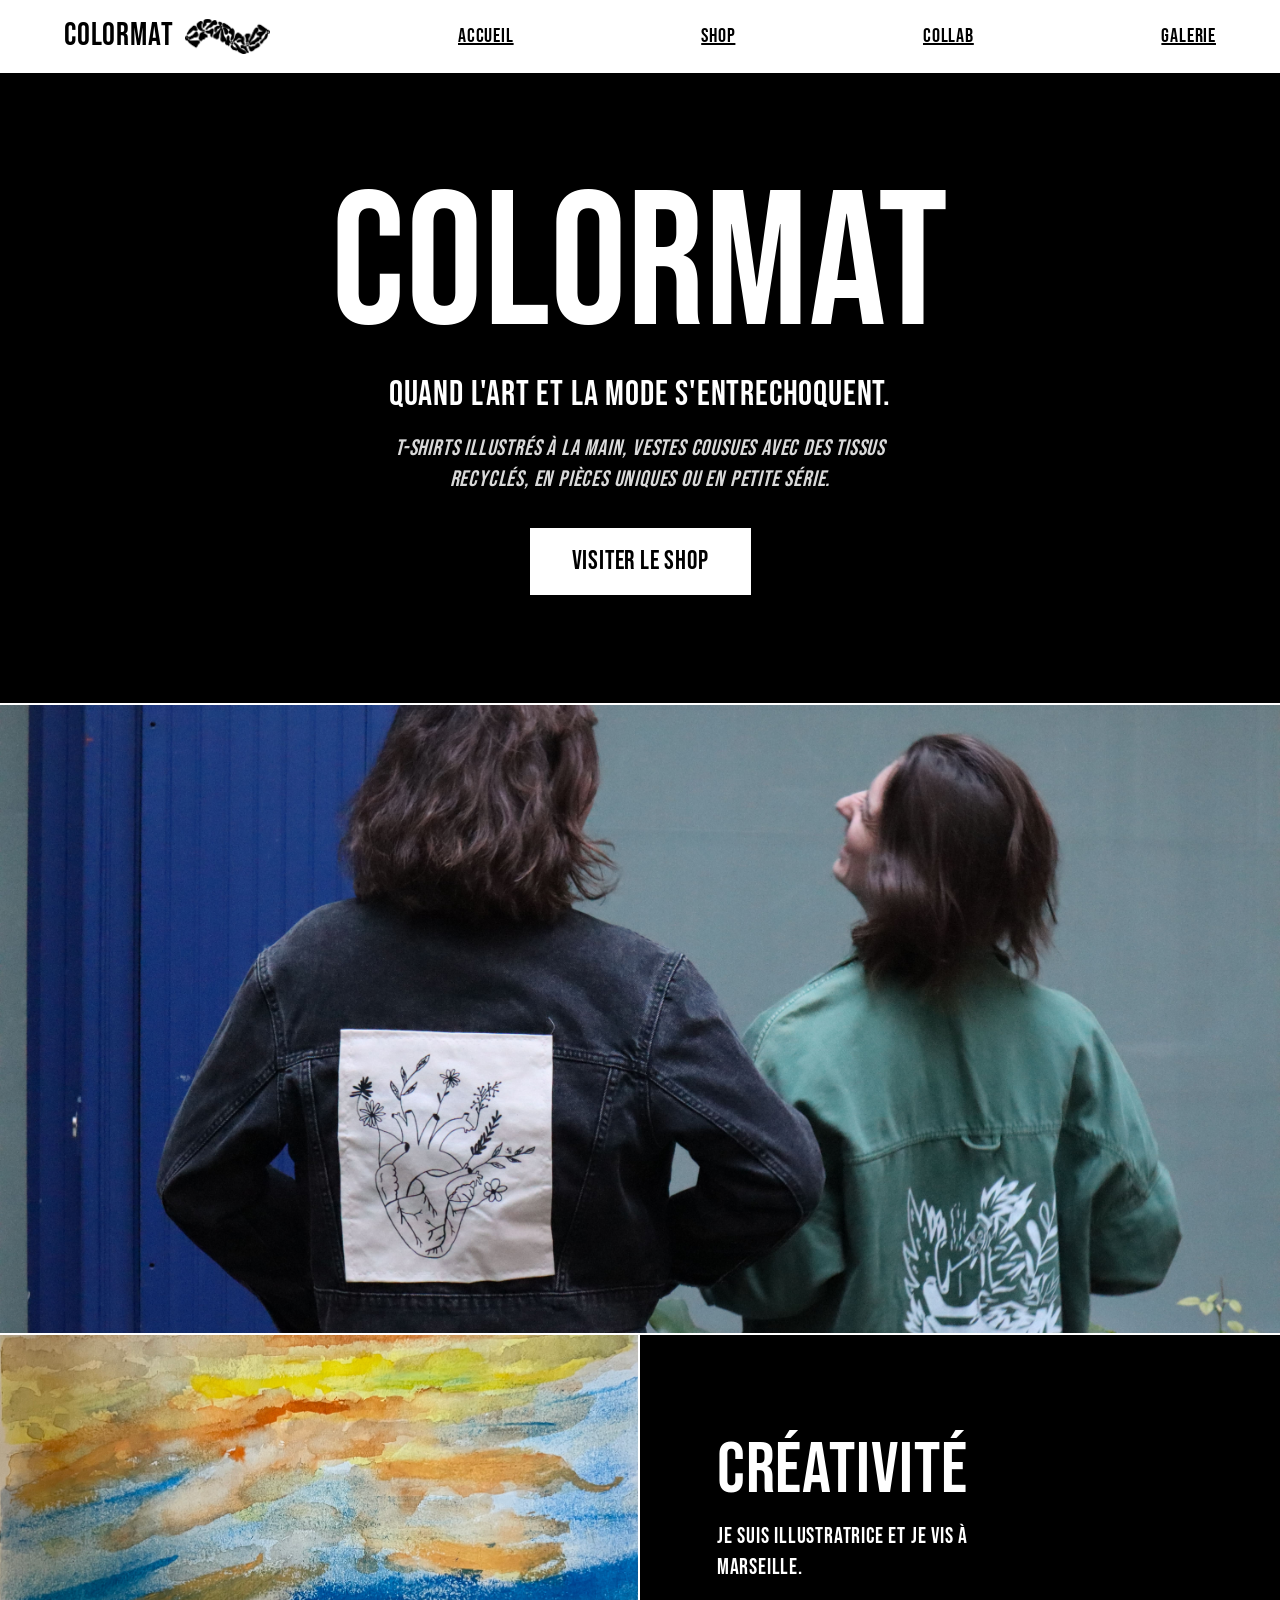
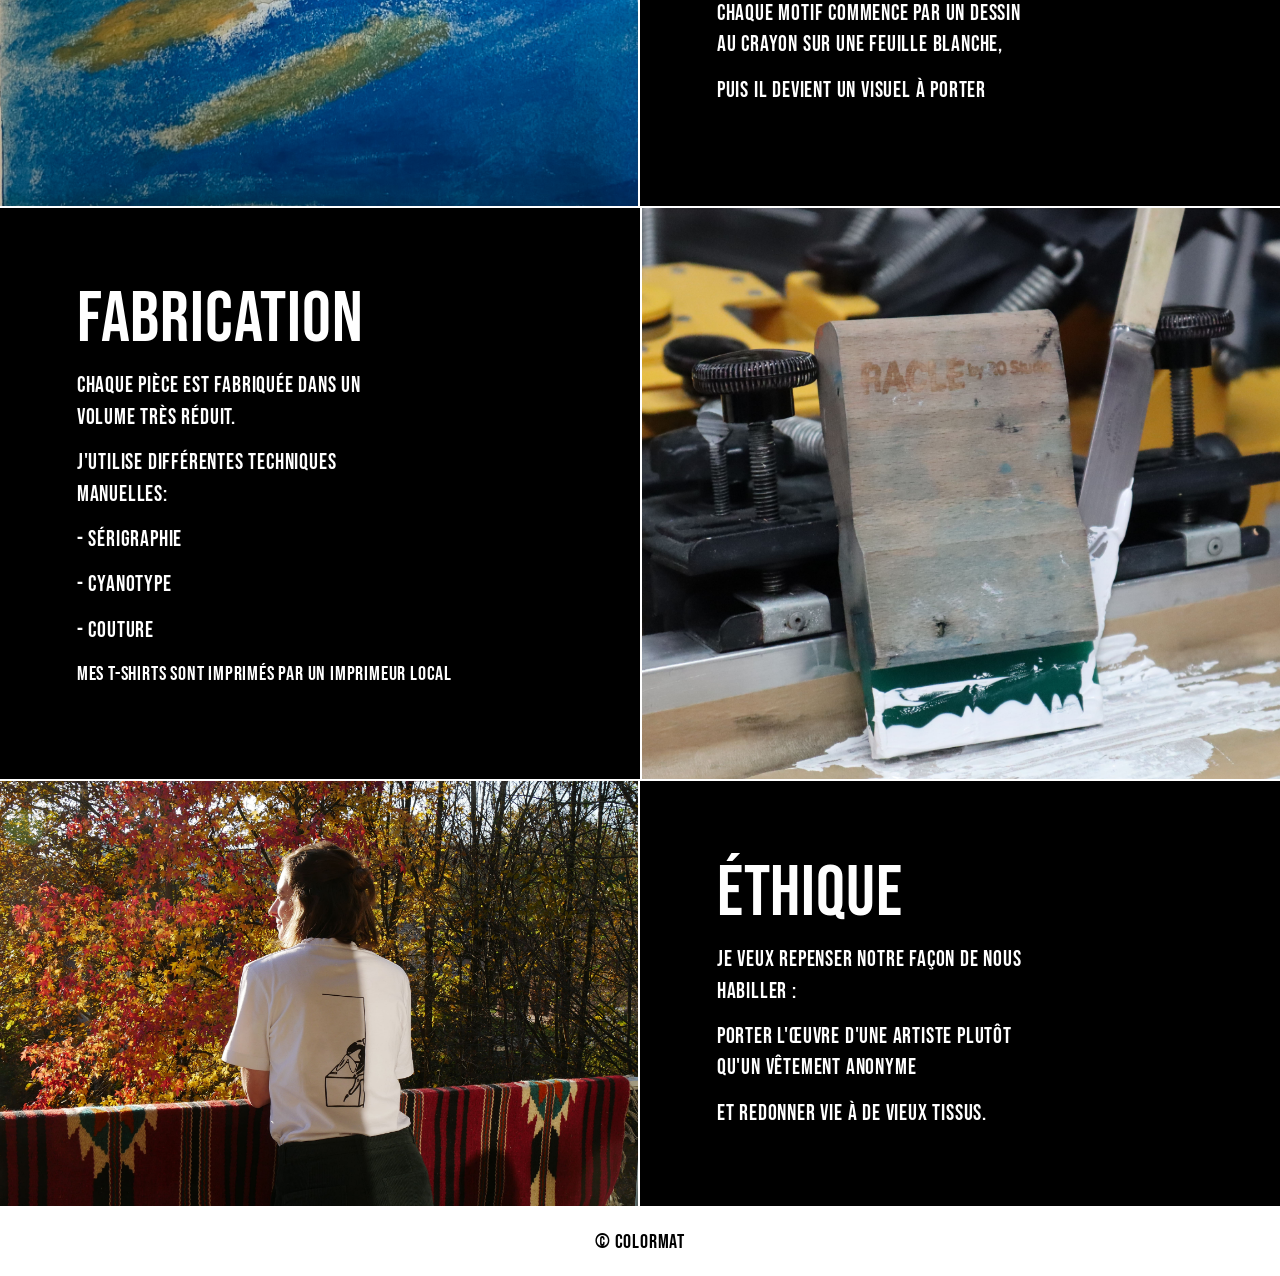
==== index.html @ 7ef4d232 "Update index.html" ====
<!DOCTYPE html>
<html lang="fr"><head><meta charset="utf-8"><meta name="viewport" content="width=device-width,initial-scale=1">
<title>Accueil – COLORMAT</title>
<link rel="preconnect" href="https://fonts.googleapis.com"><link href="https://fonts.googleapis.com/css2?family=Bebas+Neue&display=swap" rel="stylesheet">
<link rel="stylesheet" href="style.css"></head><body>
<header><a class="logo" href="index.html">COLORMAT <img src="images/logo.png" alt="Logo COLORMAT"></a>
<a href="index.html" class="actif">Accueil</a><a href="shop.html">Shop</a><a href="collab.html">Collab</a><a href="galerie.html">Galerie</a></nav></header>
<section class="hero">
<h1>COLORMAT</h1>
<p>Quand l'art et la mode s'entrechoquent.</p>
<p class="sous-titre">T-shirts illustrés à la main, vestes cousues avec des tissus recyclés, en pièces uniques ou en petite série.</p>
<a class="btn btn-hero" href="shop.html">Visiter le shop</a>
</section>
<section class="photo-large"><img src="images/accueil.jpg" alt="COLORMAT"></section>
<section class="bloc"><div class="photo"><img src="images/creativite.jpg" alt="CRÉATIVITÉ"></div><div class="texte"><h2>CRÉATIVITÉ</h2><p>Je suis illustratrice et je vis à Marseille.</p><p>Chaque motif commence par un dessin au crayon sur une feuille blanche,</p><p>puis il devient un visuel à porter</p></div></section>
<section class="bloc"><div class="photo"><img src="images/fabrication.jpg" alt="FABRICATION"></div><div class="texte"><h2>FABRICATION</h2><p>Chaque pièce est fabriquée dans un volume très réduit.</p><p>J'utilise différentes techniques manuelles:</p><p>- Sérigraphie</</p><p>- Cyanotype</p><p>- Couture</p>Mes t-shirts sont imprimés par un imprimeur local</p></div></section>
<section class="bloc"><div class="photo"><img src="images/ethique.jpg" alt="ÉTHIQUE"></div><div class="texte"><h2>ÉTHIQUE</h2><p>Je veux repenser notre façon de nous habiller :</p><p>Porter l'œuvre d'une artiste plutôt qu'un vêtement anonyme</p><p>et redonner vie à de vieux tissus.</p></div></section>
<footer>© COLORMAT</footer>
</body></html>
---- style.css ----
:root{--noir:#000;--blanc:#fff}
*{box-sizing:border-box;margin:0;padding:0}
body{background:var(--noir);color:var(--blanc);font-family:'Bebas Neue',sans-serif;font-size:1.25rem;letter-spacing:.04em;line-height:1.4}
a{color:inherit}
header{background:var(--blanc);color:var(--noir);display:flex;justify-content:space-between;align-items:center;flex-wrap:wrap;gap:12px;padding:14px 5vw;position:sticky;top:0;z-index:10}
header .logo{font-size:2rem;text-decoration:none;display:flex;align-items:center;gap:12px}
header .logo img{height:35px;width:auto}
nav{display:flex;gap:28px;flex-wrap:wrap}
nav a{text-decoration:none;font-size:1.4rem;border-bottom:3px solid transparent}
nav a:hover,nav a.actif{border-bottom-color:var(--noir)}
.hero{text-align:center;padding:12vh 5vw;border-bottom:2px solid var(--blanc)}
.hero h1{font-size:clamp(4rem,16vw,12rem);line-height:.9;font-weight:400}
.hero p{font-size:clamp(1.4rem,3vw,2.2rem);margin-top:16px}
.photo-large{border-bottom:2px solid var(--blanc);height:70vh;background:#222}
.photo-large img{width:100%;height:100%;object-fit:cover;object-position:center bottom;display:block}
.bloc{display:grid;grid-template-columns:1fr 1fr;border-bottom:2px solid var(--blanc)}
.bloc:nth-of-type(even) .photo{order:2}
.photo{background:#222;min-height:360px;border-right:2px solid var(--blanc)}
.bloc:nth-of-type(even) .photo{border-right:0;border-left:2px solid var(--blanc)}
.photo img{width:100%;height:100%;object-fit:cover;display:block}
.texte{padding:6vw;display:flex;flex-direction:column;justify-content:center;gap:14px}
.texte h2{font-size:clamp(2.5rem,6vw,4.5rem);font-weight:400;line-height:1}
.texte p{max-width:34ch;font-size:1.4rem}
.titre-page{padding:8vh 5vw;border-bottom:2px solid var(--blanc);font-size:clamp(3rem,9vw,7rem);line-height:1;font-weight:400}
.grille{display:grid;grid-template-columns:repeat(3,1fr);border-left:2px solid var(--blanc)}
.produit{border-right:2px solid var(--blanc);border-bottom:2px solid var(--blanc);display:flex;flex-direction:column}
.produit .photo{min-height:0;aspect-ratio:4/5;border:0;border-bottom:2px solid var(--blanc)}
.produit .infos{padding:18px;display:flex;flex-direction:column;gap:8px;flex:1}
.produit h3{font-size:1.8rem;font-weight:400}
.produit p{font-size:1.1rem;opacity:.85}
.prix{font-size:1.6rem}
.btn{margin-top:auto;display:block;text-align:center;background:var(--blanc);color:var(--noir);padding:10px;text-decoration:none;font-size:1.4rem;border:2px solid var(--blanc)}
.btn:hover{background:var(--noir);color:var(--blanc)}
.collab{padding:8vh 5vw;max-width:900px;display:flex;flex-direction:column;gap:20px}
.collab p{font-size:1.5rem;max-width:40ch}
.galerie{display:grid;grid-template-columns:repeat(3,1fr);border-left:2px solid var(--blanc)}
.galerie figure{border-right:2px solid var(--blanc);border-bottom:2px solid var(--blanc);background:#222;aspect-ratio:4/5}
.galerie img{width:100%;height:100%;object-fit:cover;display:block}
footer{background:var(--blanc);color:var(--noir);text-align:center;padding:20px}
@media(max-width:700px){.bloc{grid-template-columns:1fr}.bloc:nth-of-type(even) .photo{order:0}.photo,.bloc:nth-of-type(even) .photo{border:0;border-bottom:2px solid var(--blanc)}}
@media(max-width:900px){.galerie{grid-template-columns:repeat(2,1fr)}}
@media(max-width:500px){.galerie{grid-template-columns:1fr}}
@media(max-width:900px){.grille{grid-template-columns:repeat(2,1fr)}}
@media(max-width:500px){.grille{grid-template-columns:1fr}}
.hero .sous-titre{font-size:clamp(1rem,1.8vw,1.4rem);font-style:italic;margin:14px auto 0;max-width:60ch;opacity:.85}
.btn-hero{display:inline-block;margin-top:32px;padding:14px 40px;font-size:1.6rem}
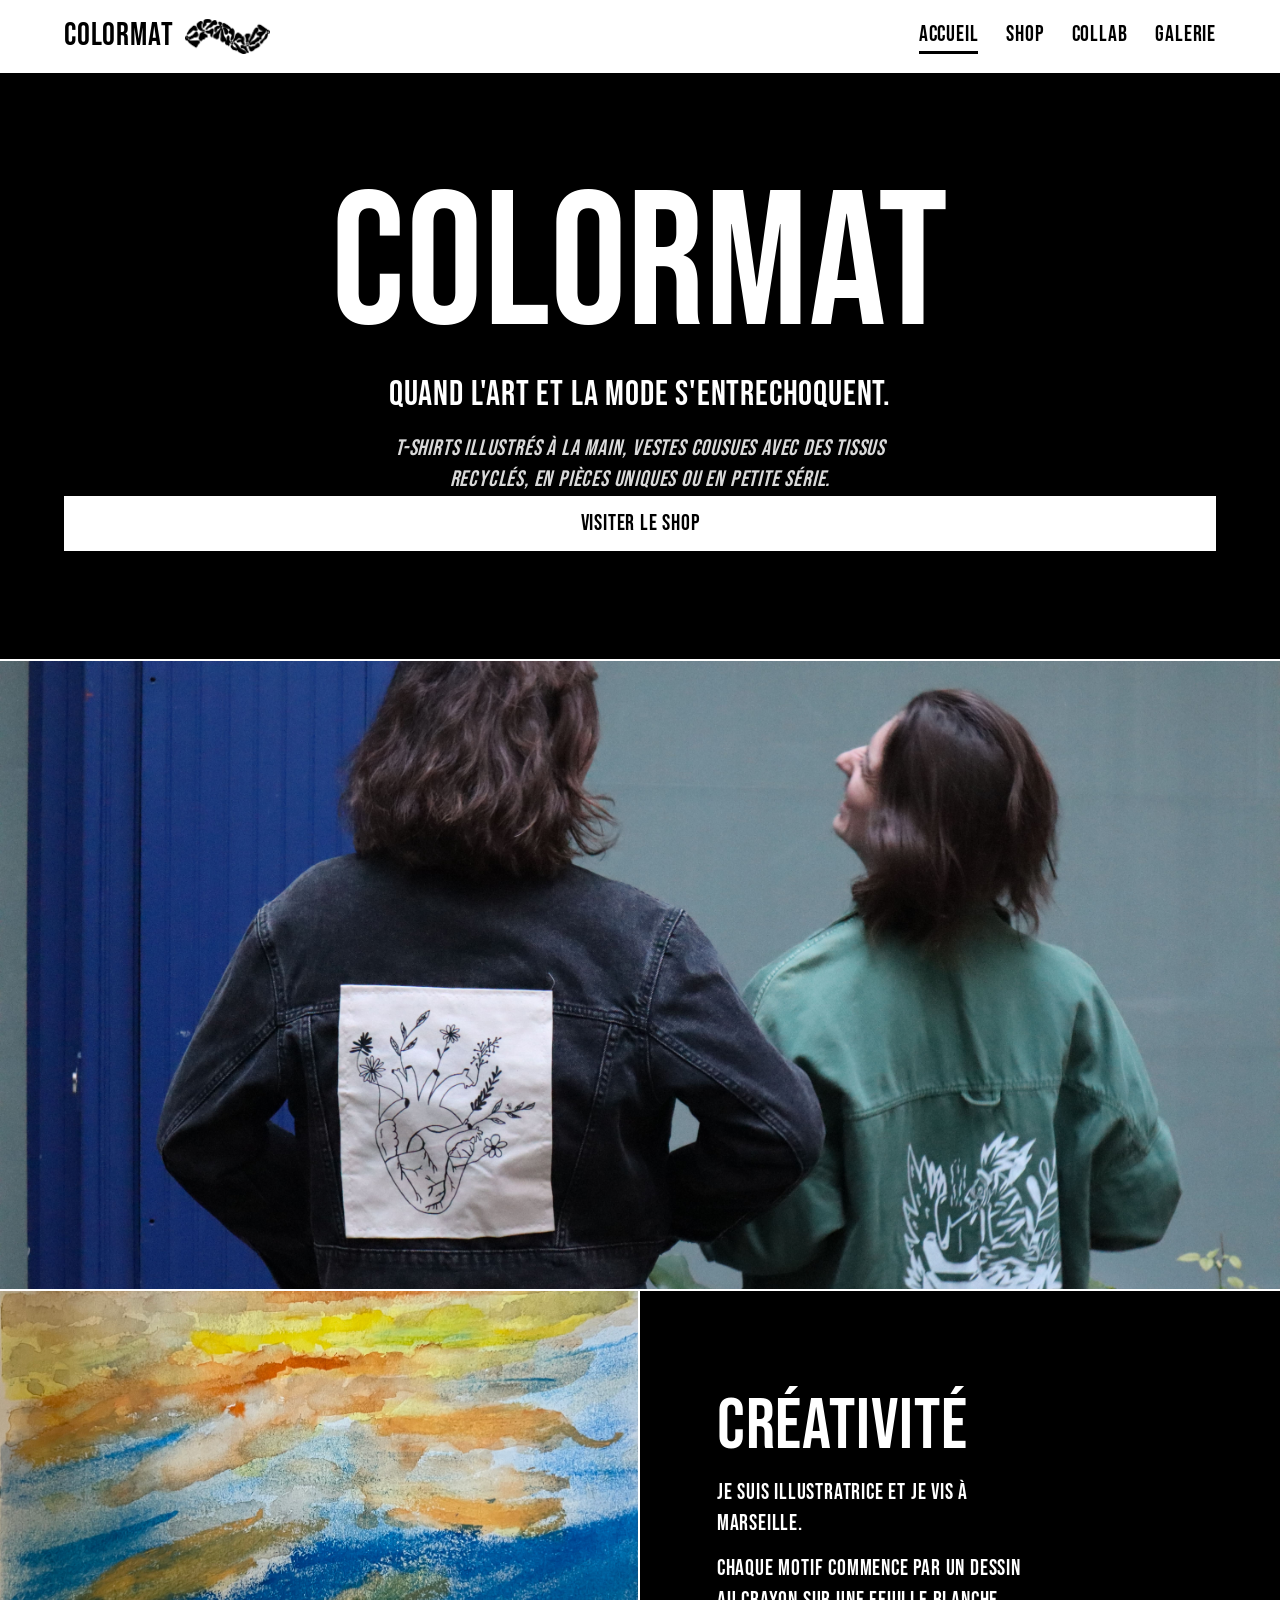
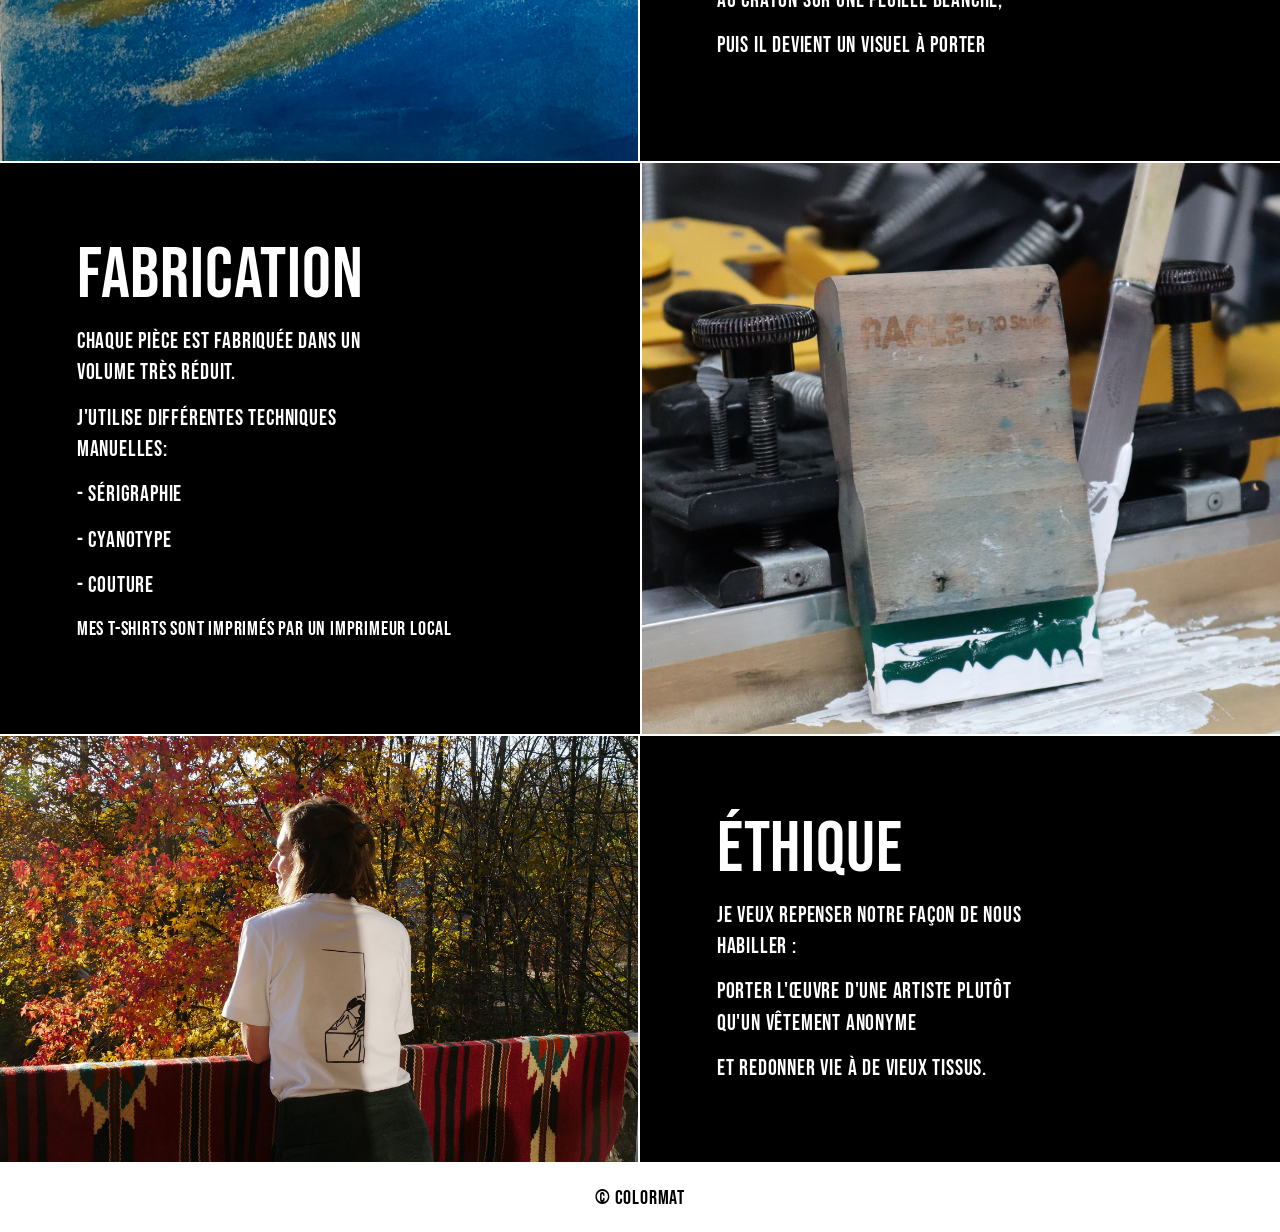
==== commit f1a776e6: "Update index.html" ====
--- a/index.html
+++ b/index.html
@@ -3,7 +3,7 @@
 <title>Accueil – COLORMAT</title>
 <link rel="preconnect" href="https://fonts.googleapis.com"><link href="https://fonts.googleapis.com/css2?family=Bebas+Neue&display=swap" rel="stylesheet">
 <link rel="stylesheet" href="style.css"></head><body>
-<header><a class="logo" href="index.html">COLORMAT <img src="images/logo.png" alt="Logo COLORMAT"></a>
+<header><a class="logo" href="index.html">COLORMAT <img src="images/logo.png" alt="Logo COLORMAT"></a><nav>
 <a href="index.html" class="actif">Accueil</a><a href="shop.html">Shop</a><a href="collab.html">Collab</a><a href="galerie.html">Galerie</a></nav></header>
 <section class="hero">
 <h1>COLORMAT</h1>
--- a/style.css
+++ b/style.css
@@ -1,16 +1,25 @@
+/* ===== BASE ===== */
 :root{--noir:#000;--blanc:#fff}
 *{box-sizing:border-box;margin:0;padding:0}
+html{scroll-behavior:smooth;scroll-padding-top:90px}
 body{background:var(--noir);color:var(--blanc);font-family:'Bebas Neue',sans-serif;font-size:1.25rem;letter-spacing:.04em;line-height:1.4}
 a{color:inherit}
+
+/* ===== BANDEAU ===== */
 header{background:var(--blanc);color:var(--noir);display:flex;justify-content:space-between;align-items:center;flex-wrap:wrap;gap:12px;padding:14px 5vw;position:sticky;top:0;z-index:10}
 header .logo{font-size:2rem;text-decoration:none;display:flex;align-items:center;gap:12px}
 header .logo img{height:35px;width:auto}
 nav{display:flex;gap:28px;flex-wrap:wrap}
 nav a{text-decoration:none;font-size:1.4rem;border-bottom:3px solid transparent}
 nav a:hover,nav a.actif{border-bottom-color:var(--noir)}
+footer{background:var(--blanc);color:var(--noir);text-align:center;padding:20px}
+
+/* ===== ACCUEIL ===== */
 .hero{text-align:center;padding:12vh 5vw;border-bottom:2px solid var(--blanc)}
 .hero h1{font-size:clamp(4rem,16vw,12rem);line-height:.9;font-weight:400}
 .hero p{font-size:clamp(1.4rem,3vw,2.2rem);margin-top:16px}
+.hero .sous-titre{font-size:clamp(1rem,1.8vw,1.4rem);font-style:italic;margin:14px auto 0;max-width:60ch;opacity:.85}
+.btn-hero{display:inline-block;margin-top:32px;padding:14px 40px;font-size:1.6rem}
 .photo-large{border-bottom:2px solid var(--blanc);height:70vh;background:#222}
 .photo-large img{width:100%;height:100%;object-fit:cover;object-position:center bottom;display:block}
 .bloc{display:grid;grid-template-columns:1fr 1fr;border-bottom:2px solid var(--blanc)}
@@ -21,7 +30,25 @@
 .texte{padding:6vw;display:flex;flex-direction:column;justify-content:center;gap:14px}
 .texte h2{font-size:clamp(2.5rem,6vw,4.5rem);font-weight:400;line-height:1}
 .texte p{max-width:34ch;font-size:1.4rem}
+
+/* ===== TITRES DE PAGES ET DE SECTIONS ===== */
 .titre-page{padding:8vh 5vw;border-bottom:2px solid var(--blanc);font-size:clamp(3rem,9vw,7rem);line-height:1;font-weight:400}
+.titre-section{padding:5vh 5vw;border-bottom:2px solid var(--blanc);font-size:clamp(2.5rem,6vw,4.5rem);font-weight:400;line-height:1}
+
+/* ===== BOUTONS ===== */
+.btn{margin-top:auto;display:block;text-align:center;background:var(--blanc);color:var(--noir);padding:10px;text-decoration:none;font-size:1.4rem;border:2px solid var(--blanc)}
+.btn:hover{background:var(--noir);color:var(--blanc)}
+.btn.epuise{opacity:.4;cursor:not-allowed}
+.filtres{display:flex;gap:16px;flex-wrap:wrap;padding:24px 5vw;border-bottom:2px solid var(--blanc)}
+.filtres .btn{margin-top:0;display:inline-block;padding:10px 40px}
+
+/* ===== SHOP ===== */
+.barre-filtres{display:flex;flex-wrap:wrap;align-items:center;gap:14px 40px;padding:20px 5vw;border-bottom:2px solid var(--blanc)}
+.groupe{display:flex;flex-wrap:wrap;gap:8px}
+.filtre{background:var(--noir);color:var(--blanc);border:2px solid var(--blanc);font-family:inherit;font-size:1.3rem;letter-spacing:inherit;padding:6px 22px;cursor:pointer}
+.filtre:hover,.filtre.actif{background:var(--blanc);color:var(--noir)}
+#compteur{margin-left:auto;opacity:.7}
+.vide{grid-column:1/-1;padding:8vh 5vw;font-size:1.6rem}
 .grille{display:grid;grid-template-columns:repeat(3,1fr);border-left:2px solid var(--blanc)}
 .produit{border-right:2px solid var(--blanc);border-bottom:2px solid var(--blanc);display:flex;flex-direction:column}
 .produit .photo{min-height:0;aspect-ratio:4/5;border:0;border-bottom:2px solid var(--blanc)}
@@ -29,18 +56,63 @@
 .produit h3{font-size:1.8rem;font-weight:400}
 .produit p{font-size:1.1rem;opacity:.85}
 .prix{font-size:1.6rem}
-.btn{margin-top:auto;display:block;text-align:center;background:var(--blanc);color:var(--noir);padding:10px;text-decoration:none;font-size:1.4rem;border:2px solid var(--blanc)}
-.btn:hover{background:var(--noir);color:var(--blanc)}
-.collab{padding:8vh 5vw;max-width:900px;display:flex;flex-direction:column;gap:20px}
-.collab p{font-size:1.5rem;max-width:40ch}
+
+/* ===== COLLAB ===== */
+.collab-intro{padding:6vh 5vw;border-bottom:2px solid var(--blanc);display:flex;flex-direction:column;gap:14px;align-items:flex-start}
+.collab-question{font-size:clamp(1rem,1.8vw,1.5rem);line-height:1.2;max-width:50ch}
+.collab-slogan{font-size:clamp(1.2rem,2.5vw,2.2rem);line-height:1.1}
+.collab-ligne{display:grid;grid-template-columns:1fr 2fr;border-bottom:2px solid var(--blanc)}
+.collab-ligne .photo{min-height:0;aspect-ratio:4/5;border-right:2px solid var(--blanc)}
+.collab-ligne .texte{padding:4vw;justify-content:center}
+.collab-ligne h3{font-size:clamp(2rem,4vw,3.2rem);font-weight:400;line-height:1}
+.collab-ligne .texte p{max-width:50ch;font-size:clamp(1.3rem,2vw,1.7rem)}
+
+/* ===== GALERIE ===== */
 .galerie{display:grid;grid-template-columns:repeat(3,1fr);border-left:2px solid var(--blanc)}
 .galerie figure{border-right:2px solid var(--blanc);border-bottom:2px solid var(--blanc);background:#222;aspect-ratio:4/5}
 .galerie img{width:100%;height:100%;object-fit:cover;display:block}
-footer{background:var(--blanc);color:var(--noir);text-align:center;padding:20px}
-@media(max-width:700px){.bloc{grid-template-columns:1fr}.bloc:nth-of-type(even) .photo{order:0}.photo,.bloc:nth-of-type(even) .photo{border:0;border-bottom:2px solid var(--blanc)}}
-@media(max-width:900px){.galerie{grid-template-columns:repeat(2,1fr)}}
-@media(max-width:500px){.galerie{grid-template-columns:1fr}}
-@media(max-width:900px){.grille{grid-template-columns:repeat(2,1fr)}}
-@media(max-width:500px){.grille{grid-template-columns:1fr}}
-.hero .sous-titre{font-size:clamp(1rem,1.8vw,1.4rem);font-style:italic;margin:14px auto 0;max-width:60ch;opacity:.85}
-.btn-hero{display:inline-block;margin-top:32px;padding:14px 40px;font-size:1.6rem}
+
+/* ===== TABLETTE ===== */
+@media(max-width:900px){
+  .grille{grid-template-columns:repeat(2,minmax(0,1fr))}
+  .galerie{grid-template-columns:repeat(2,minmax(0,1fr))}
+}
+
+/* ===== TÉLÉPHONE ===== */
+@media(max-width:700px){
+  /* Bandeau : logo, puis menu sur une seule ligne */
+  header{flex-direction:column;align-items:flex-start;gap:6px;padding:10px 5vw}
+  header .logo{font-size:1.5rem}
+  header .logo img{height:26px}
+  nav{width:100%;justify-content:space-between;flex-wrap:nowrap;gap:0}
+  nav a{font-size:1.15rem}
+
+  /* Titres */
+  .titre-page{padding:5vh 5vw}
+  .titre-section{padding:4vh 5vw;font-size:2rem}
+
+  /* Accueil */
+  .hero{padding:7vh 6vw}
+  .hero p{font-size:1.3rem}
+  .hero .sous-titre{font-size:.95rem}
+  .btn-hero{margin-top:22px;padding:12px;font-size:1.3rem}
+  .photo-large{height:40vh}
+  .bloc{grid-template-columns:minmax(0,1fr)}
+  .bloc .texte{order:0;padding:7vw 6vw;gap:10px;border-bottom:2px solid var(--blanc)}
+  .bloc .photo,.bloc:nth-of-type(even) .photo{order:1;min-height:0;aspect-ratio:1/1;border:0}
+  .texte h2{font-size:2.2rem}
+  .texte p{max-width:none;font-size:1.05rem;line-height:1.35}
+
+  /* Shop */
+  .barre-filtres{padding:14px 5vw;gap:10px 16px}
+  .filtre{font-size:1.05rem;padding:5px 14px}
+  .produit .infos{padding:12px;gap:6px}
+  .produit h3{font-size:1.25rem;line-height:1.1}
+  .produit p{font-size:.95rem;line-height:1.25}
+  .prix{font-size:1.2rem}
+  .produit .btn{font-size:1.1rem;padding:8px}
+
+  /* Collab : photo et texte alignés sur chaque ligne */
+  .collab-intro{padding:5vh 6vw}
+  .collab-ligne{grid-template-columns:minmax(0,2fr) minmax(0,3fr)}
+  .collab-ligne .photo{position:relative;aspect-ratio:auto;m
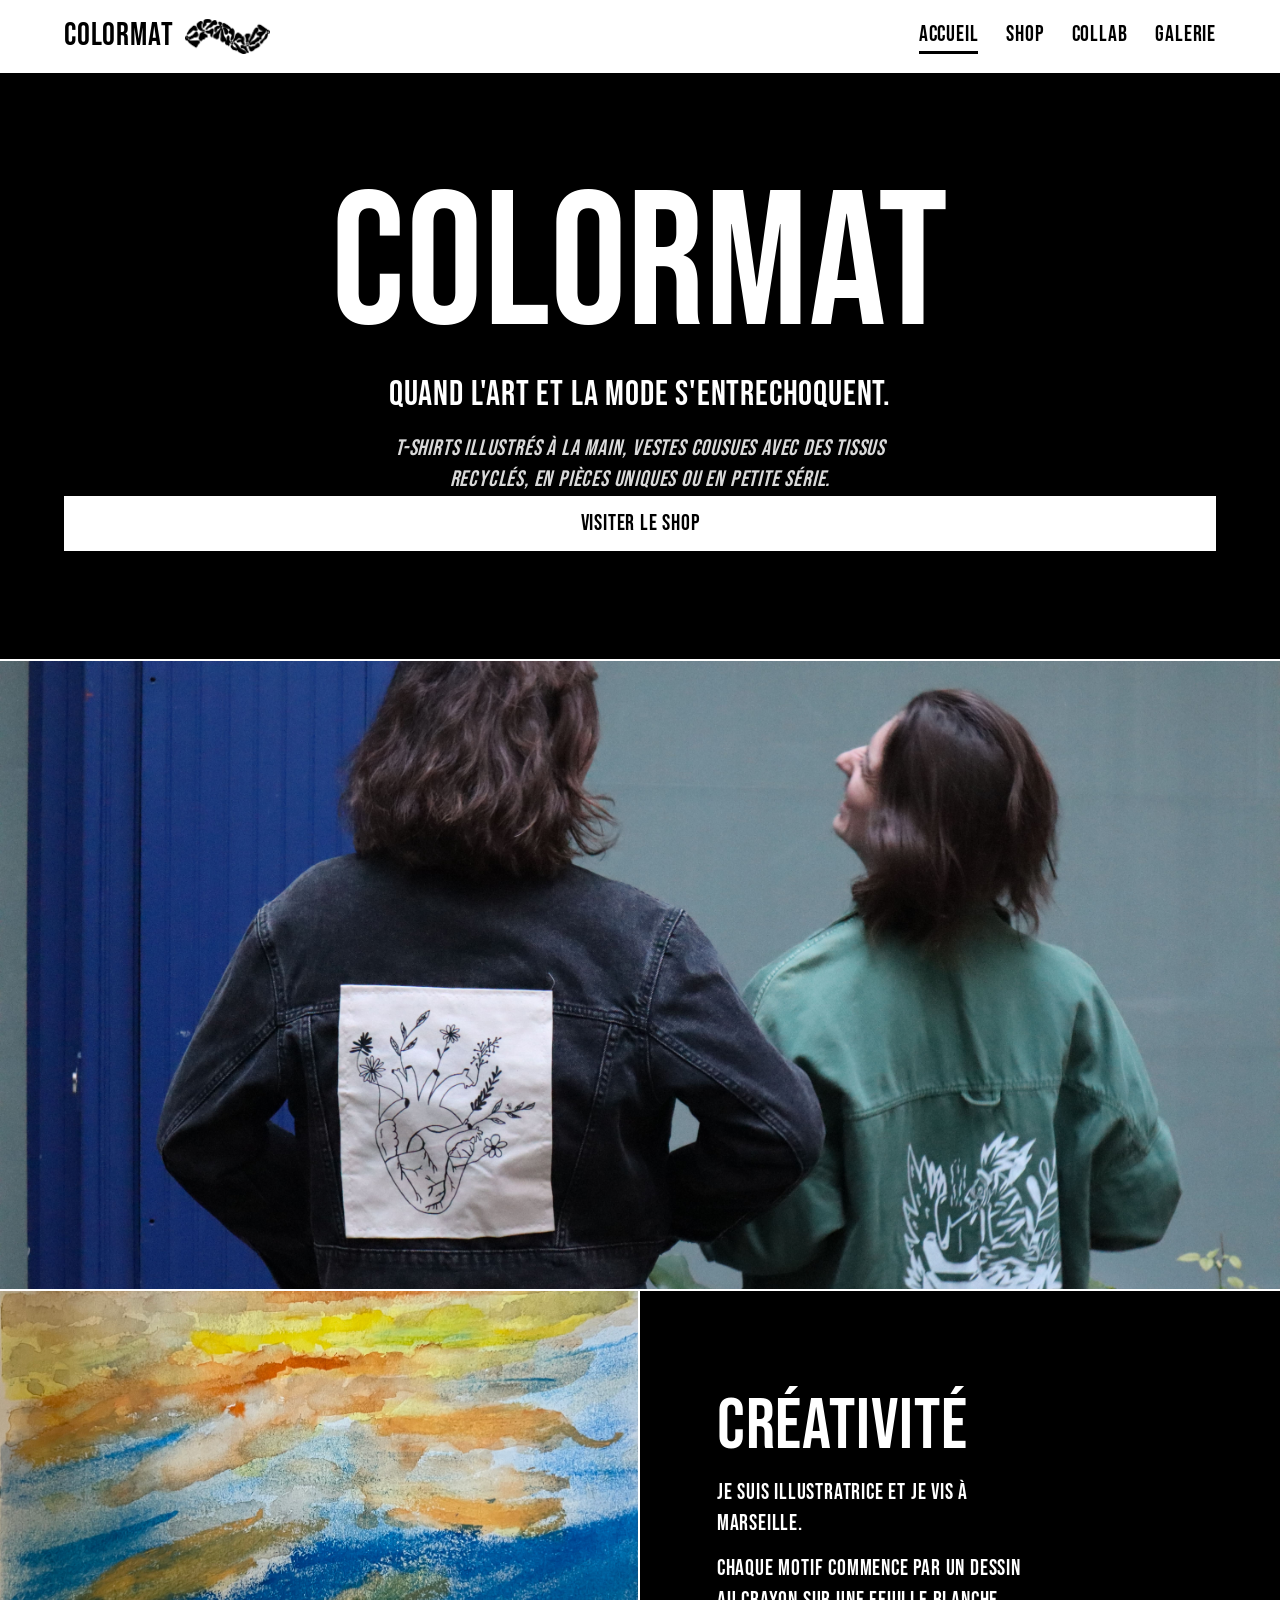
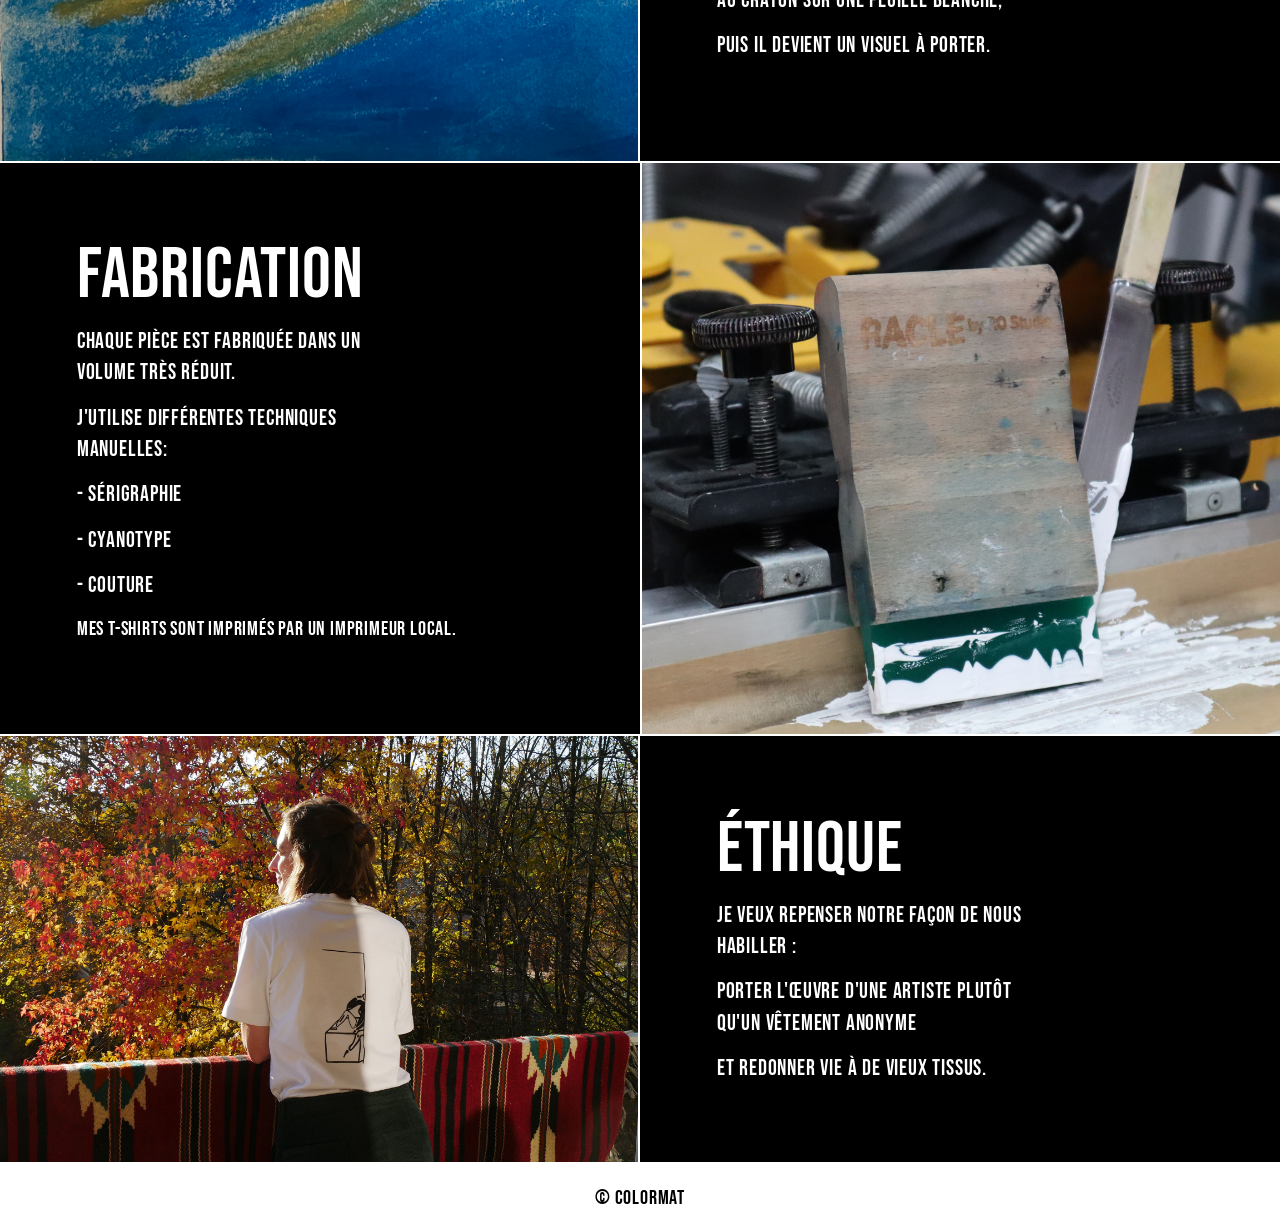
==== commit 073374c9: "Update index.html" ====
--- a/index.html
+++ b/index.html
@@ -12,8 +12,8 @@
 <a class="btn btn-hero" href="shop.html">Visiter le shop</a>
 </section>
 <section class="photo-large"><img src="images/accueil.jpg" alt="COLORMAT"></section>
-<section class="bloc"><div class="photo"><img src="images/creativite.jpg" alt="CRÉATIVITÉ"></div><div class="texte"><h2>CRÉATIVITÉ</h2><p>Je suis illustratrice et je vis à Marseille.</p><p>Chaque motif commence par un dessin au crayon sur une feuille blanche,</p><p>puis il devient un visuel à porter</p></div></section>
-<section class="bloc"><div class="photo"><img src="images/fabrication.jpg" alt="FABRICATION"></div><div class="texte"><h2>FABRICATION</h2><p>Chaque pièce est fabriquée dans un volume très réduit.</p><p>J'utilise différentes techniques manuelles:</p><p>- Sérigraphie</</p><p>- Cyanotype</p><p>- Couture</p>Mes t-shirts sont imprimés par un imprimeur local</p></div></section>
+<section class="bloc"><div class="photo"><img src="images/creativite.jpg" alt="CRÉATIVITÉ"></div><div class="texte"><h2>CRÉATIVITÉ</h2><p>Je suis illustratrice et je vis à Marseille.</p><p>Chaque motif commence par un dessin au crayon sur une feuille blanche,</p><p>puis il devient un visuel à porter.</p></div></section>
+<section class="bloc"><div class="photo"><img src="images/fabrication.jpg" alt="FABRICATION"></div><div class="texte"><h2>FABRICATION</h2><p>Chaque pièce est fabriquée dans un volume très réduit.</p><p>J'utilise différentes techniques manuelles:</p><p>- Sérigraphie</</p><p>- Cyanotype</p><p>- Couture</p>Mes t-shirts sont imprimés par un imprimeur local.</p></div></section>
 <section class="bloc"><div class="photo"><img src="images/ethique.jpg" alt="ÉTHIQUE"></div><div class="texte"><h2>ÉTHIQUE</h2><p>Je veux repenser notre façon de nous habiller :</p><p>Porter l'œuvre d'une artiste plutôt qu'un vêtement anonyme</p><p>et redonner vie à de vieux tissus.</p></div></section>
 <footer>© COLORMAT</footer>
 </body></html>
--- a/style.css
+++ b/style.css
@@ -112,7 +112,11 @@
   .prix{font-size:1.2rem}
   .produit .btn{font-size:1.1rem;padding:8px}
 
-  /* Collab : photo et texte alignés sur chaque ligne */
+    /* Collab : photo et texte alignés sur chaque ligne */
   .collab-intro{padding:5vh 6vw}
   .collab-ligne{grid-template-columns:minmax(0,2fr) minmax(0,3fr)}
-  .collab-ligne .photo{position:relative;aspect-ratio:auto;m
+  .collab-ligne .photo{position:relative;aspect-ratio:auto;min-height:220px;border-right:2px solid var(--blanc)}
+  .collab-ligne .photo img{position:absolute;inset:0}
+  .collab-ligne .texte{padding:4vw;gap:6px}
+  .collab-ligne h3{font-size:1.15rem;line-height:1.05}
+  .collab-ligne .texte p{font-size:.8rem;line-height:1.25}
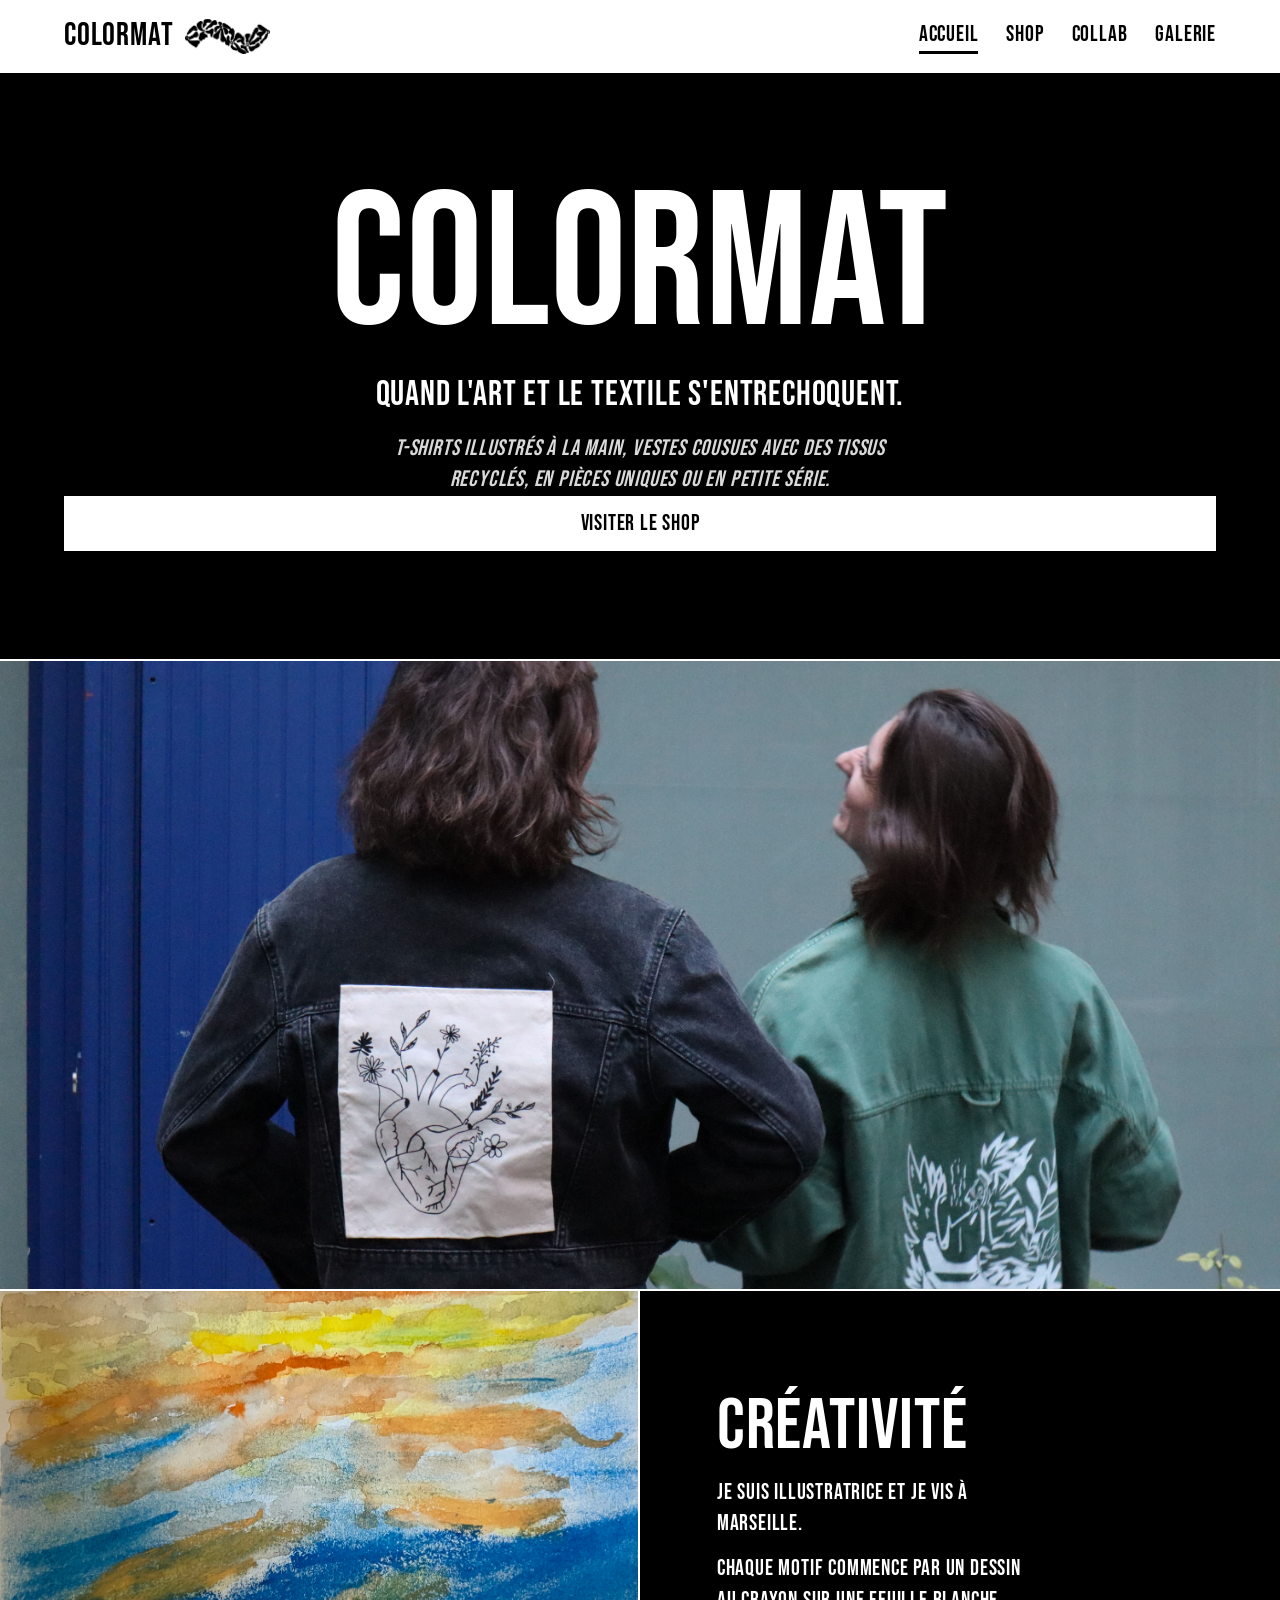
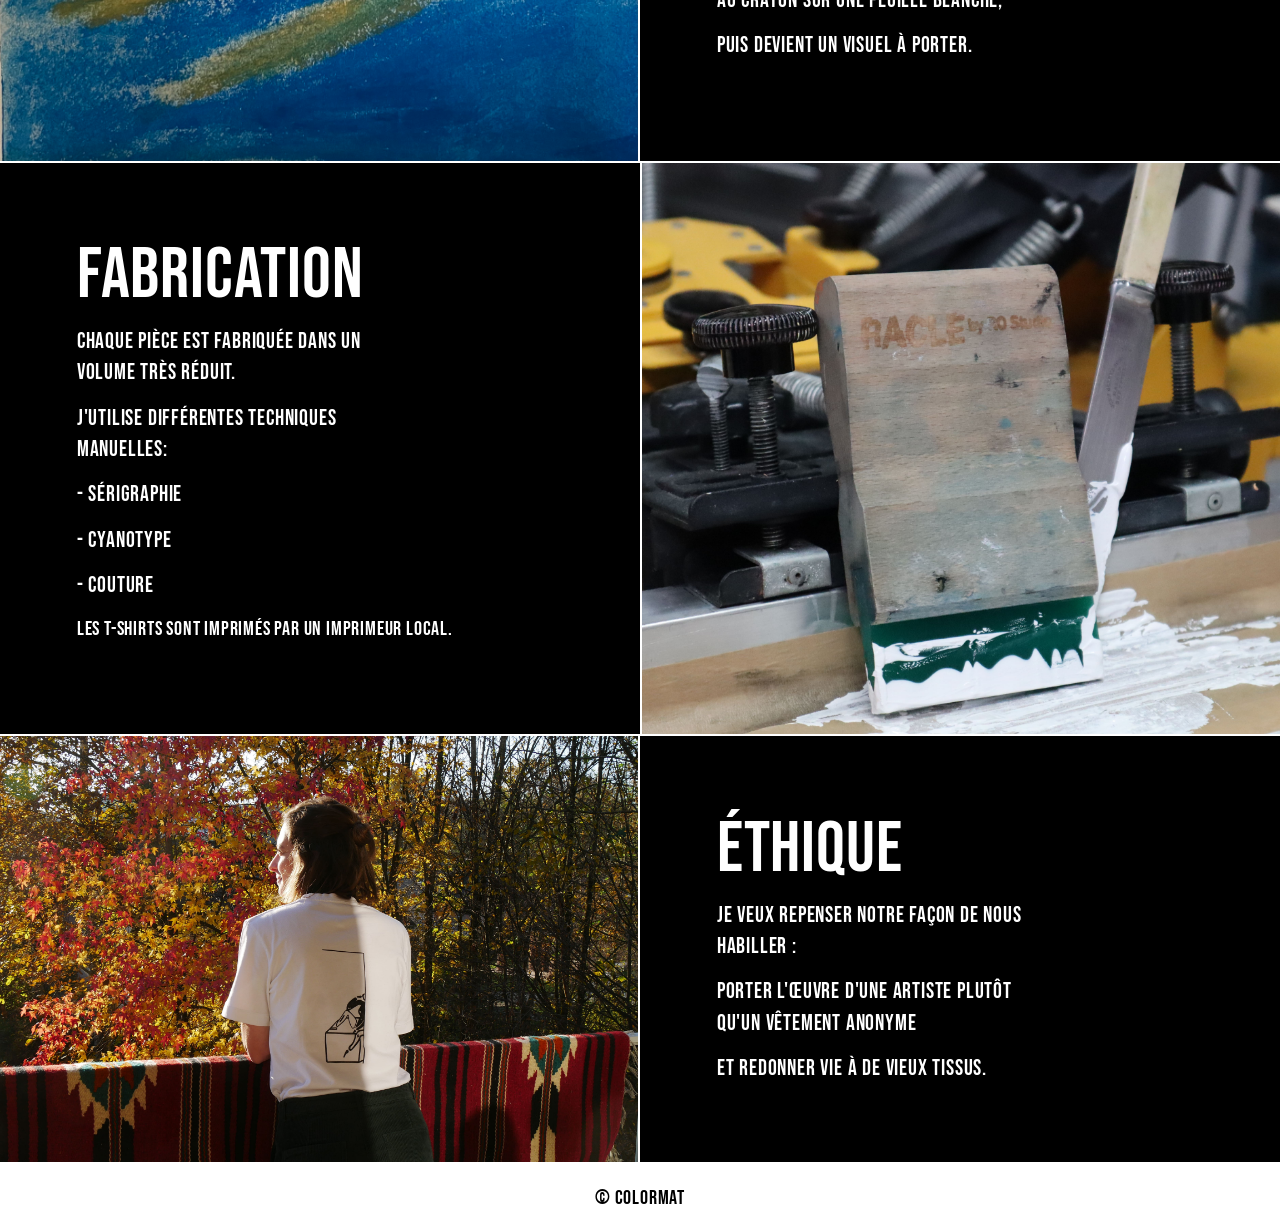
==== commit 15b5976a: "Update index.html" ====
--- a/index.html
+++ b/index.html
@@ -7,13 +7,13 @@
 <a href="index.html" class="actif">Accueil</a><a href="shop.html">Shop</a><a href="collab.html">Collab</a><a href="galerie.html">Galerie</a></nav></header>
 <section class="hero">
 <h1>COLORMAT</h1>
-<p>Quand l'art et la mode s'entrechoquent.</p>
+<p>Quand l'art et le textile s'entrechoquent.</p>
 <p class="sous-titre">T-shirts illustrés à la main, vestes cousues avec des tissus recyclés, en pièces uniques ou en petite série.</p>
 <a class="btn btn-hero" href="shop.html">Visiter le shop</a>
 </section>
 <section class="photo-large"><img src="images/accueil.jpg" alt="COLORMAT"></section>
-<section class="bloc"><div class="photo"><img src="images/creativite.jpg" alt="CRÉATIVITÉ"></div><div class="texte"><h2>CRÉATIVITÉ</h2><p>Je suis illustratrice et je vis à Marseille.</p><p>Chaque motif commence par un dessin au crayon sur une feuille blanche,</p><p>puis il devient un visuel à porter.</p></div></section>
-<section class="bloc"><div class="photo"><img src="images/fabrication.jpg" alt="FABRICATION"></div><div class="texte"><h2>FABRICATION</h2><p>Chaque pièce est fabriquée dans un volume très réduit.</p><p>J'utilise différentes techniques manuelles:</p><p>- Sérigraphie</</p><p>- Cyanotype</p><p>- Couture</p>Mes t-shirts sont imprimés par un imprimeur local.</p></div></section>
+<section class="bloc"><div class="photo"><img src="images/creativite.jpg" alt="CRÉATIVITÉ"></div><div class="texte"><h2>CRÉATIVITÉ</h2><p>Je suis illustratrice et je vis à Marseille.</p><p>Chaque motif commence par un dessin au crayon sur une feuille blanche,</p><p>puis devient un visuel à porter.</p></div></section>
+<section class="bloc"><div class="photo"><img src="images/fabrication.jpg" alt="FABRICATION"></div><div class="texte"><h2>FABRICATION</h2><p>Chaque pièce est fabriquée dans un volume très réduit.</p><p>J'utilise différentes techniques manuelles:</p><p>- Sérigraphie</</p><p>- Cyanotype</p><p>- Couture</p>Les t-shirts sont imprimés par un imprimeur local.</p></div></section>
 <section class="bloc"><div class="photo"><img src="images/ethique.jpg" alt="ÉTHIQUE"></div><div class="texte"><h2>ÉTHIQUE</h2><p>Je veux repenser notre façon de nous habiller :</p><p>Porter l'œuvre d'une artiste plutôt qu'un vêtement anonyme</p><p>et redonner vie à de vieux tissus.</p></div></section>
 <footer>© COLORMAT</footer>
 </body></html>
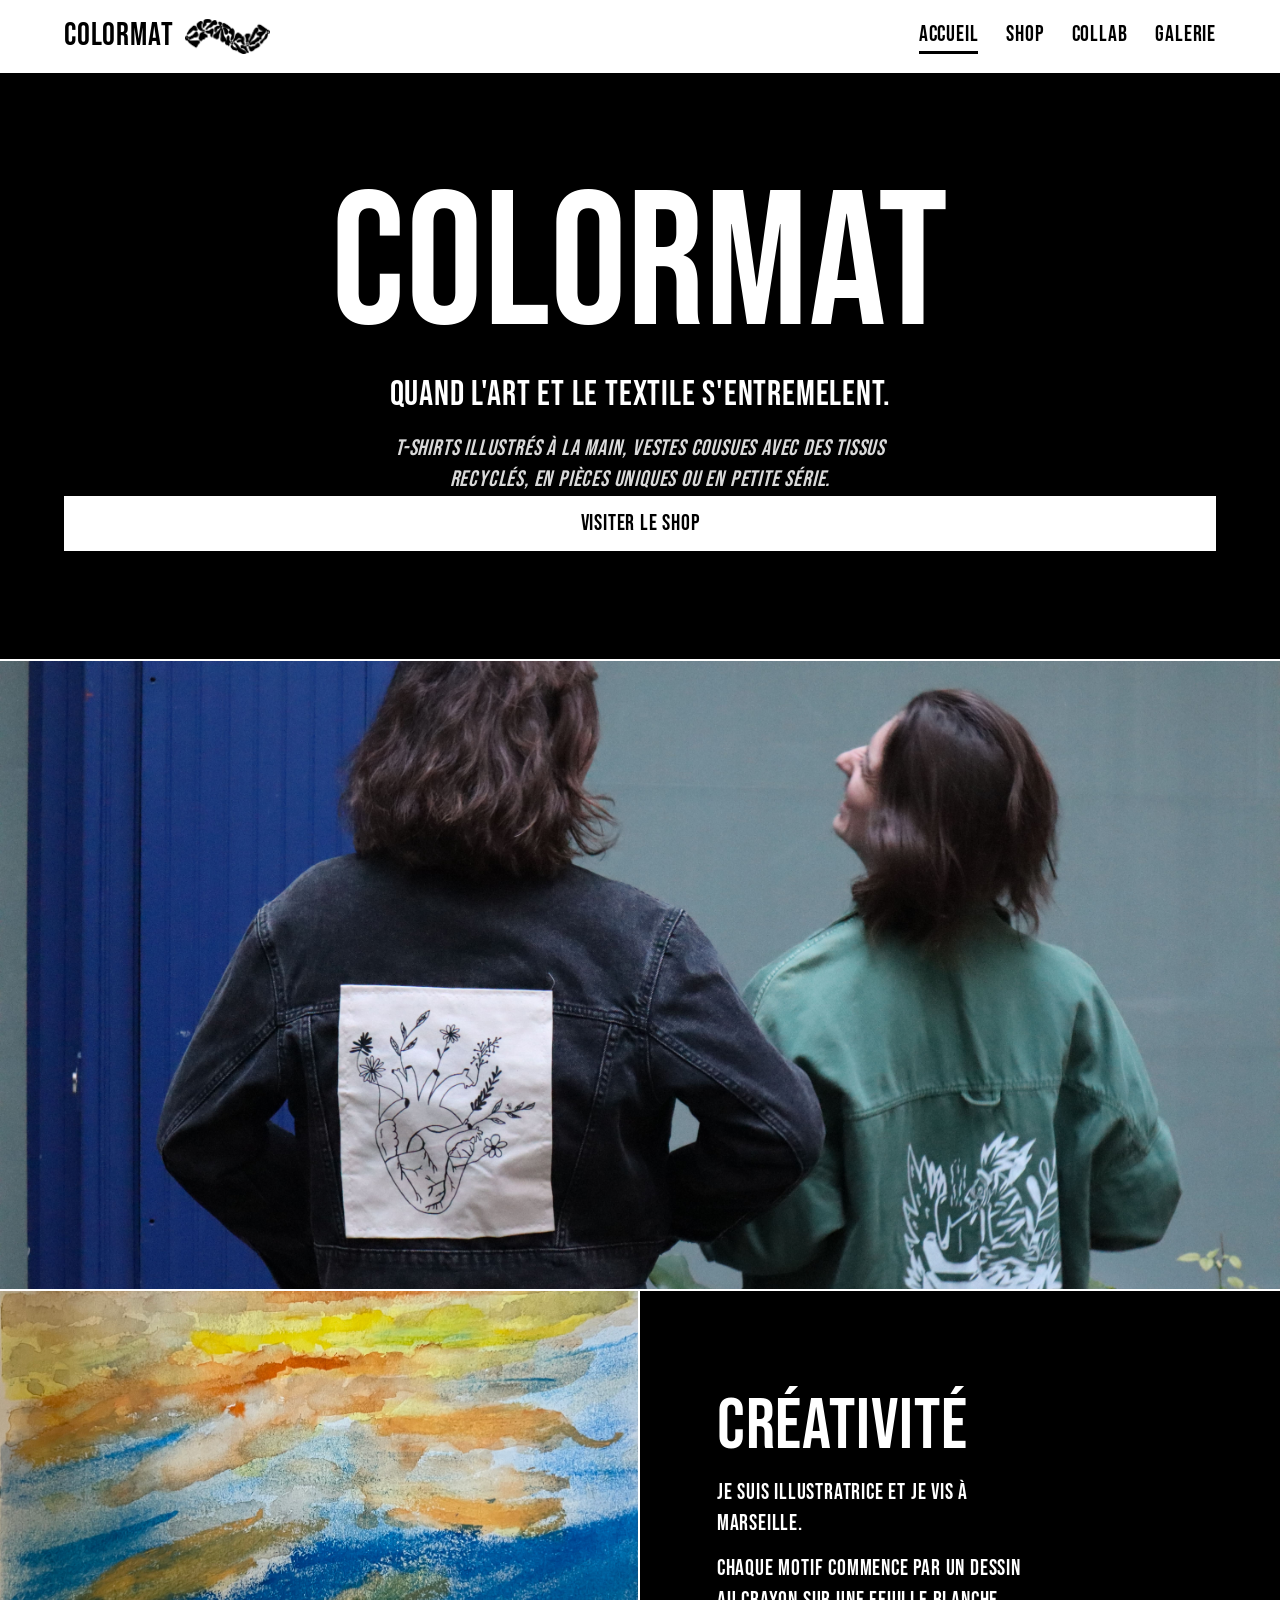
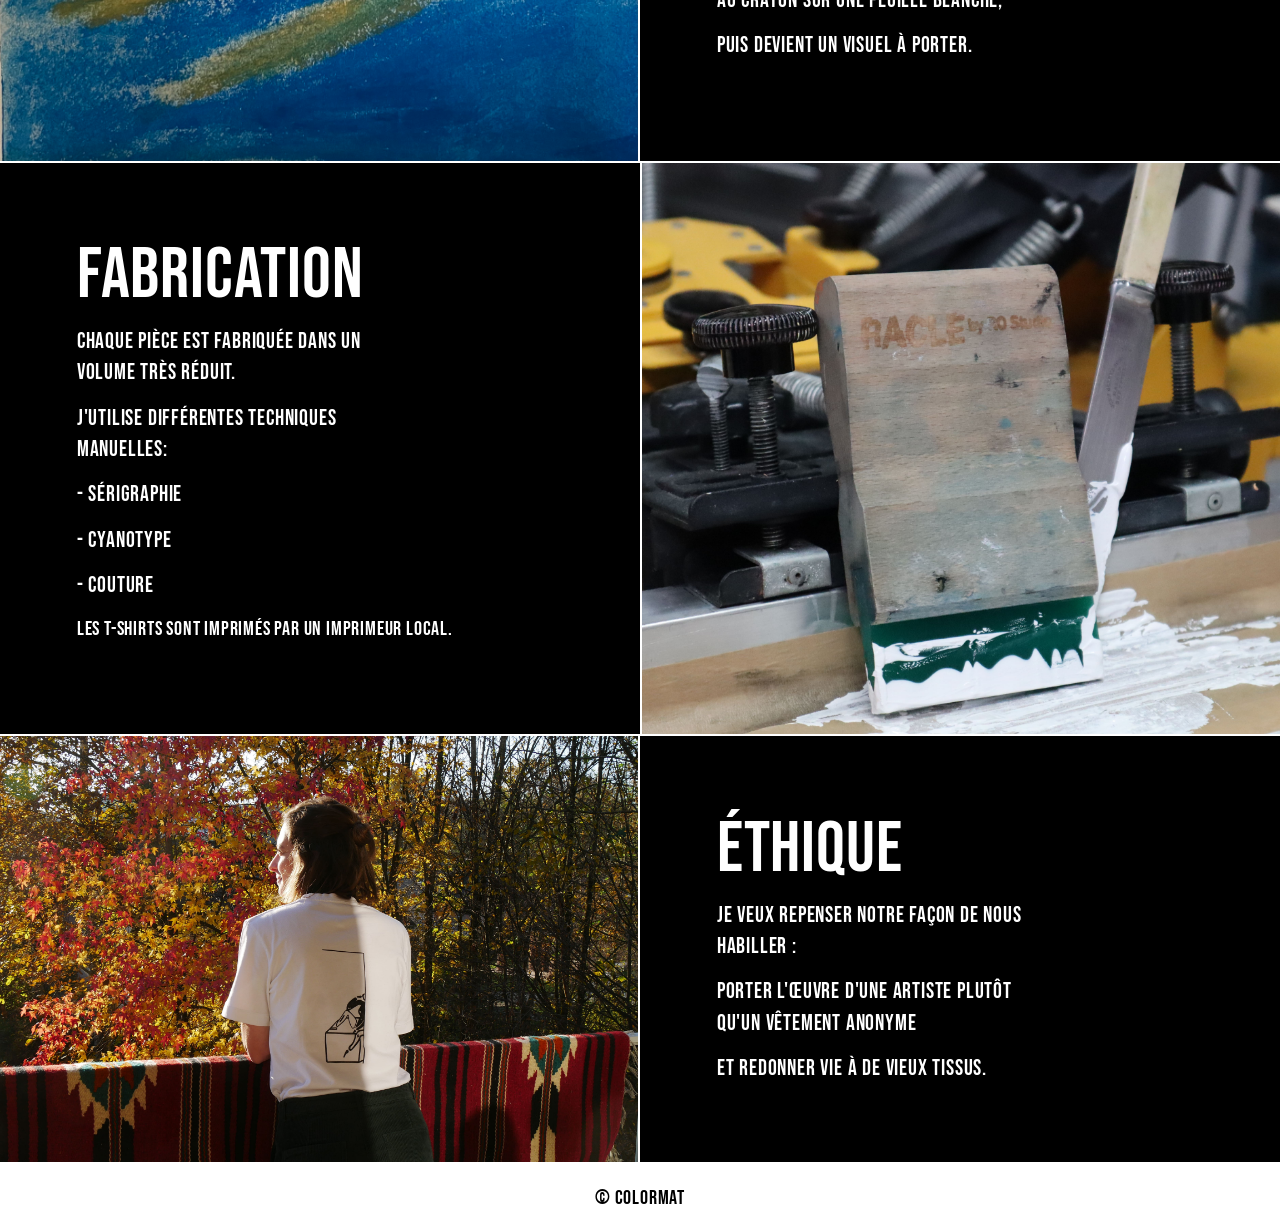
==== commit 47f04cdb: "Update index.html" ====
--- a/index.html
+++ b/index.html
@@ -7,7 +7,7 @@
 <a href="index.html" class="actif">Accueil</a><a href="shop.html">Shop</a><a href="collab.html">Collab</a><a href="galerie.html">Galerie</a></nav></header>
 <section class="hero">
 <h1>COLORMAT</h1>
-<p>Quand l'art et le textile s'entrechoquent.</p>
+<p>Quand l'art et le textile s'entremelent.</p>
 <p class="sous-titre">T-shirts illustrés à la main, vestes cousues avec des tissus recyclés, en pièces uniques ou en petite série.</p>
 <a class="btn btn-hero" href="shop.html">Visiter le shop</a>
 </section>
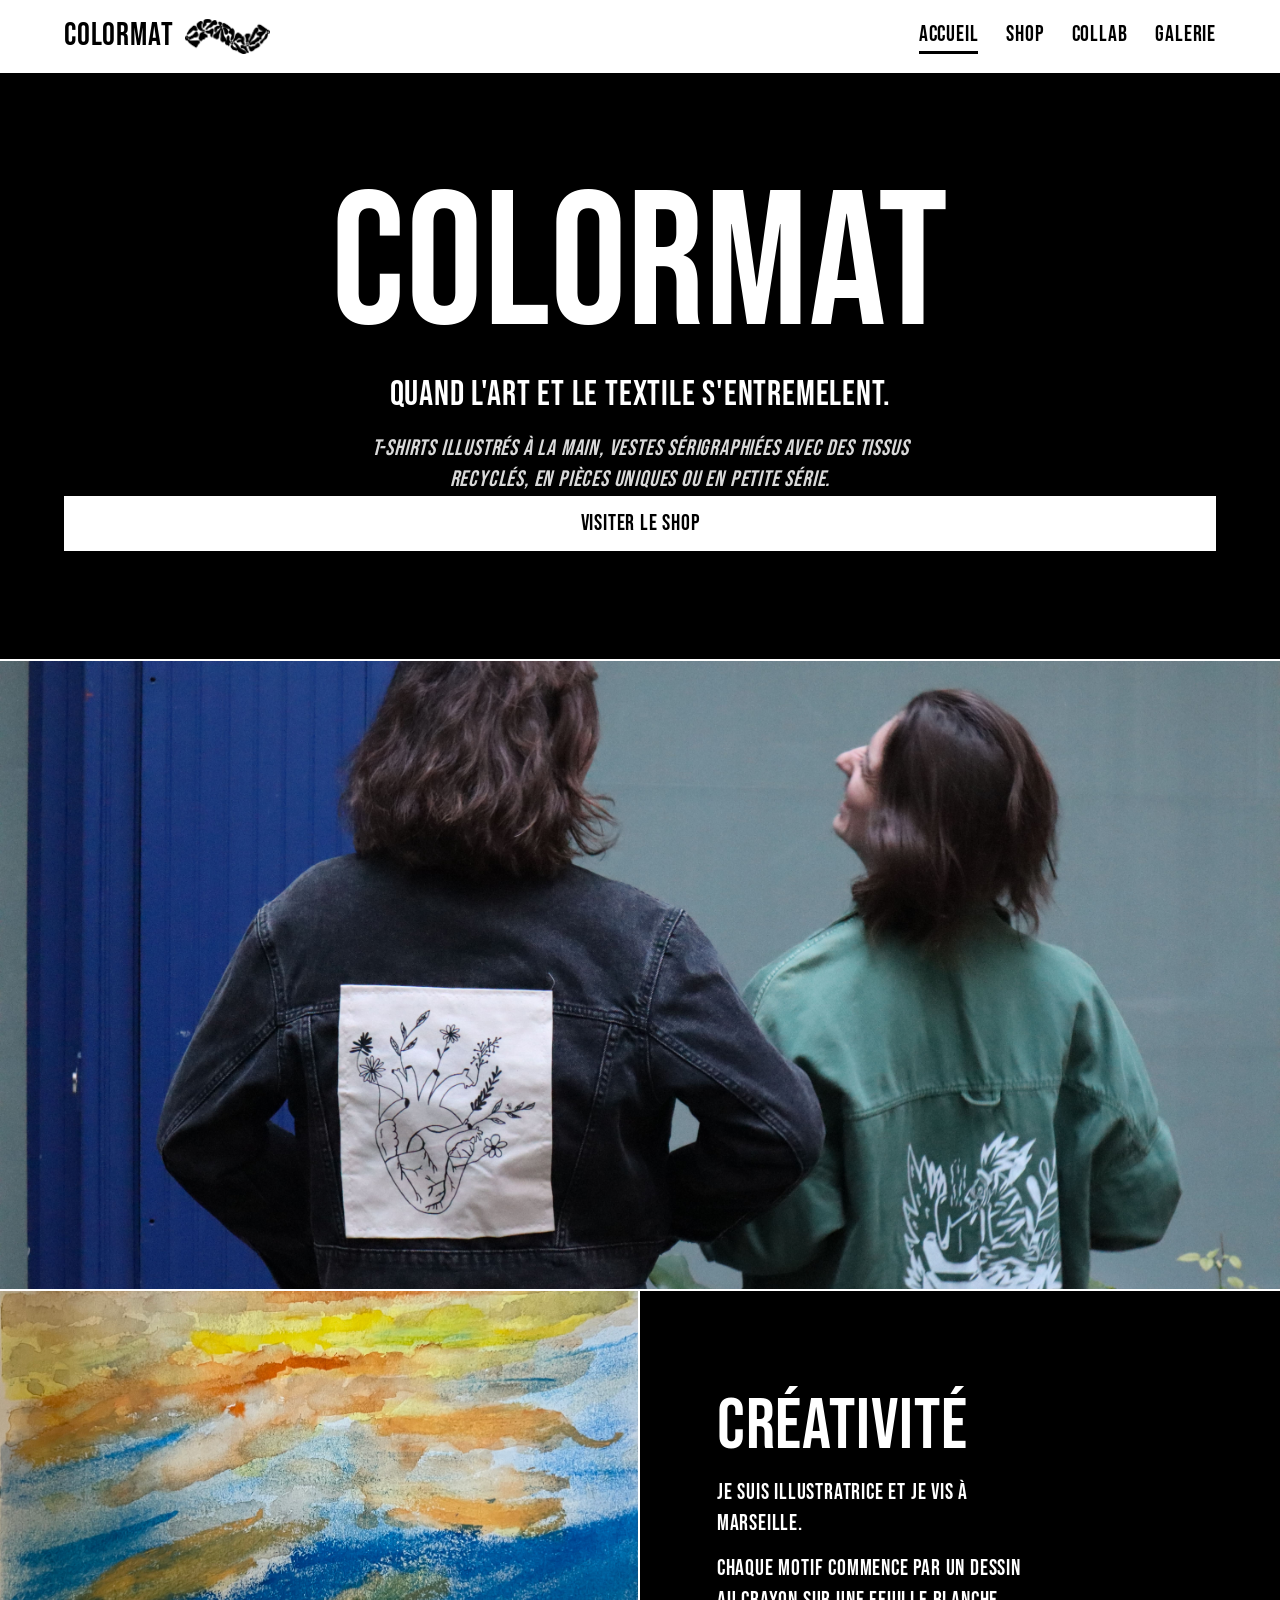
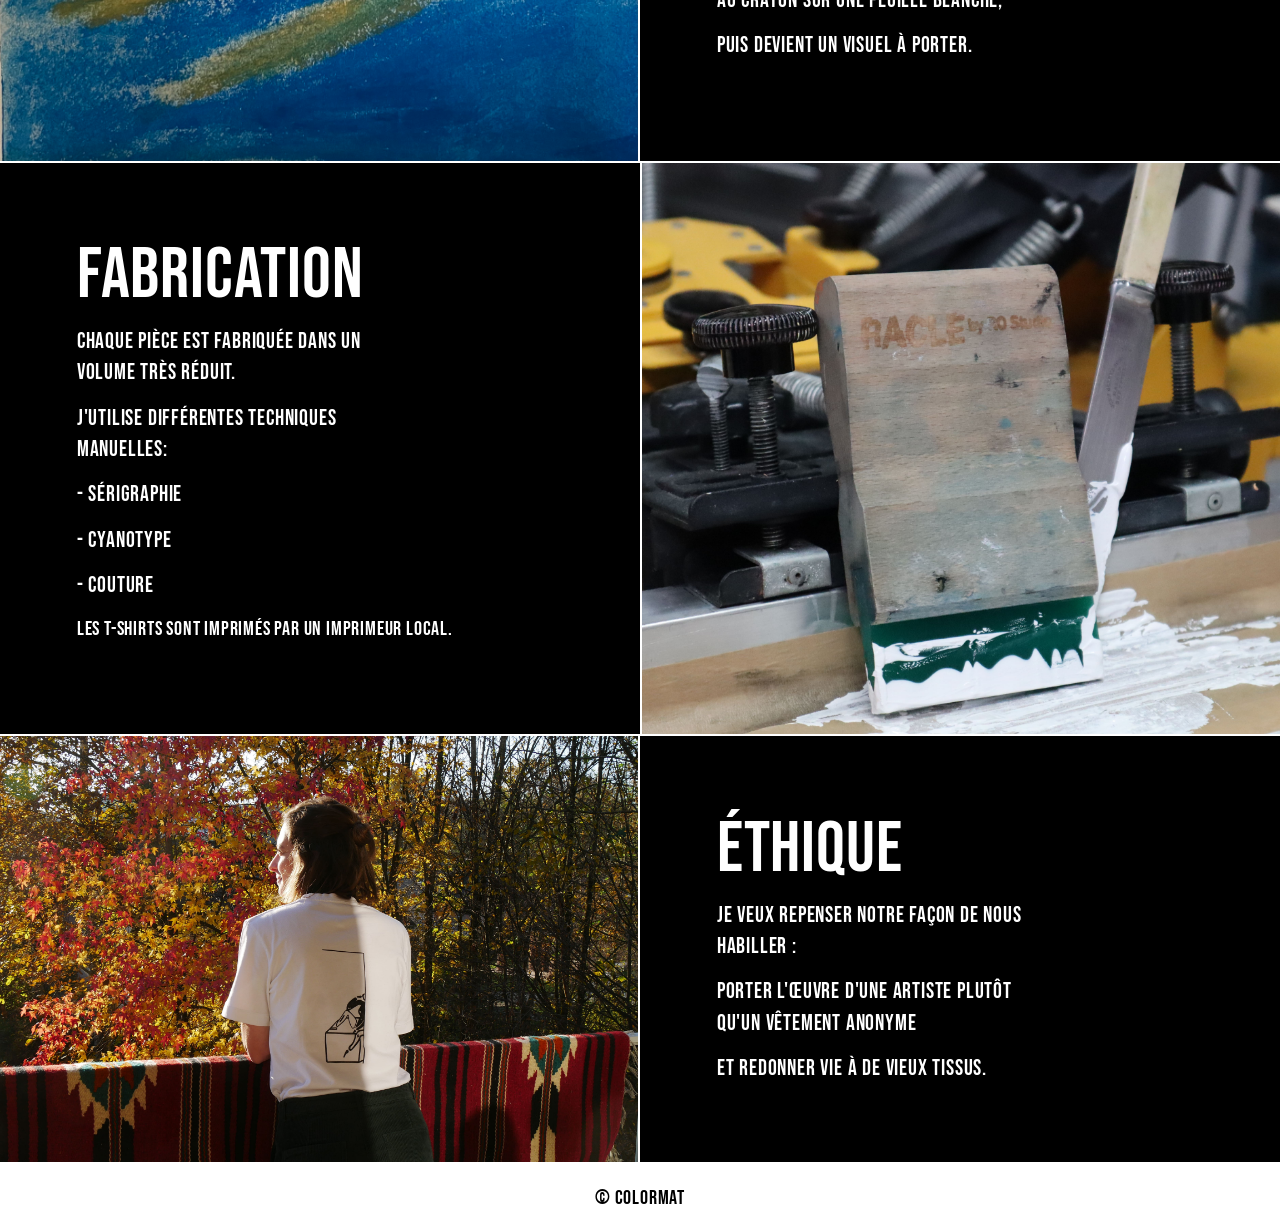
==== commit abb0fd58: "Update index.html" ====
--- a/index.html
+++ b/index.html
@@ -8,7 +8,7 @@
 <section class="hero">
 <h1>COLORMAT</h1>
 <p>Quand l'art et le textile s'entremelent.</p>
-<p class="sous-titre">T-shirts illustrés à la main, vestes cousues avec des tissus recyclés, en pièces uniques ou en petite série.</p>
+<p class="sous-titre">T-shirts illustrés à la main, vestes sérigraphiées avec des tissus recyclés, en pièces uniques ou en petite série.</p>
 <a class="btn btn-hero" href="shop.html">Visiter le shop</a>
 </section>
 <section class="photo-large"><img src="images/accueil.jpg" alt="COLORMAT"></section>
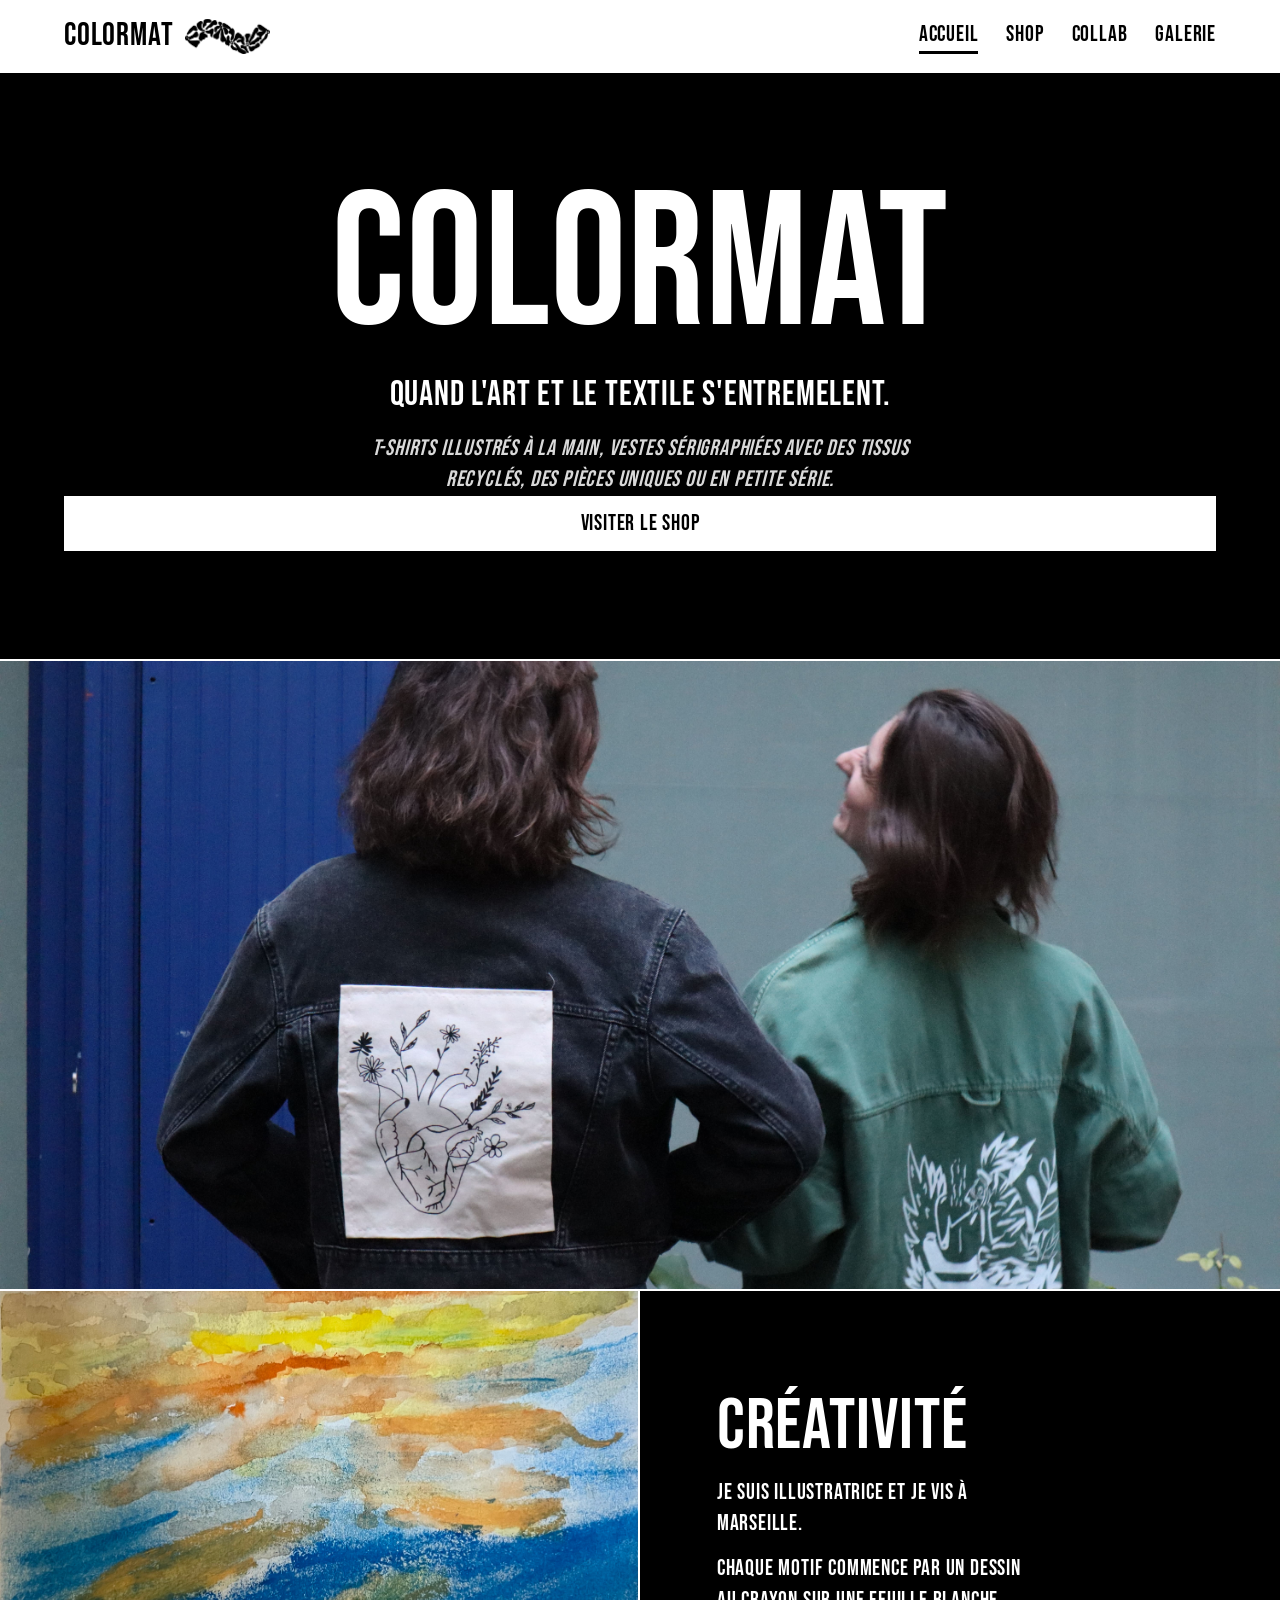
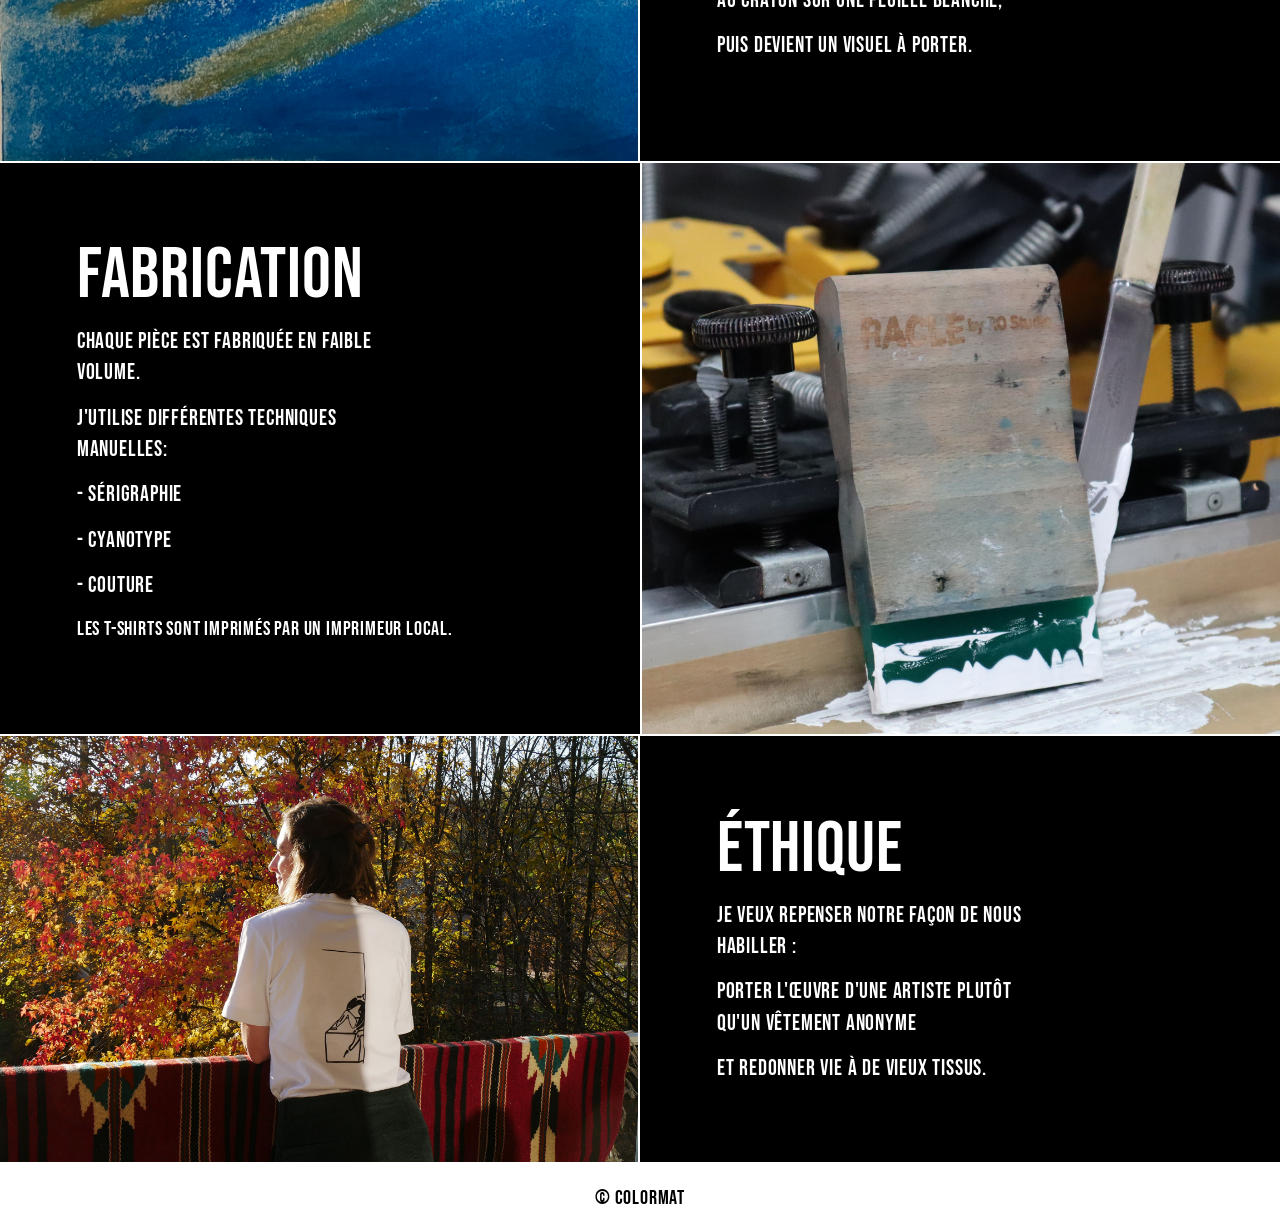
==== commit a916bbeb: "Update index.html" ====
--- a/index.html
+++ b/index.html
@@ -8,12 +8,12 @@
 <section class="hero">
 <h1>COLORMAT</h1>
 <p>Quand l'art et le textile s'entremelent.</p>
-<p class="sous-titre">T-shirts illustrés à la main, vestes sérigraphiées avec des tissus recyclés, en pièces uniques ou en petite série.</p>
+<p class="sous-titre">T-shirts illustrés à la main, vestes sérigraphiées avec des tissus recyclés, des pièces uniques ou en petite série.</p>
 <a class="btn btn-hero" href="shop.html">Visiter le shop</a>
 </section>
 <section class="photo-large"><img src="images/accueil.jpg" alt="COLORMAT"></section>
 <section class="bloc"><div class="photo"><img src="images/creativite.jpg" alt="CRÉATIVITÉ"></div><div class="texte"><h2>CRÉATIVITÉ</h2><p>Je suis illustratrice et je vis à Marseille.</p><p>Chaque motif commence par un dessin au crayon sur une feuille blanche,</p><p>puis devient un visuel à porter.</p></div></section>
-<section class="bloc"><div class="photo"><img src="images/fabrication.jpg" alt="FABRICATION"></div><div class="texte"><h2>FABRICATION</h2><p>Chaque pièce est fabriquée dans un volume très réduit.</p><p>J'utilise différentes techniques manuelles:</p><p>- Sérigraphie</</p><p>- Cyanotype</p><p>- Couture</p>Les t-shirts sont imprimés par un imprimeur local.</p></div></section>
+<section class="bloc"><div class="photo"><img src="images/fabrication.jpg" alt="FABRICATION"></div><div class="texte"><h2>FABRICATION</h2><p>Chaque pièce est fabriquée en faible volume.</p><p>J'utilise différentes techniques manuelles:</p><p>- Sérigraphie</</p><p>- Cyanotype</p><p>- Couture</p>Les t-shirts sont imprimés par un imprimeur local.</p></div></section>
 <section class="bloc"><div class="photo"><img src="images/ethique.jpg" alt="ÉTHIQUE"></div><div class="texte"><h2>ÉTHIQUE</h2><p>Je veux repenser notre façon de nous habiller :</p><p>Porter l'œuvre d'une artiste plutôt qu'un vêtement anonyme</p><p>et redonner vie à de vieux tissus.</p></div></section>
 <footer>© COLORMAT</footer>
 </body></html>
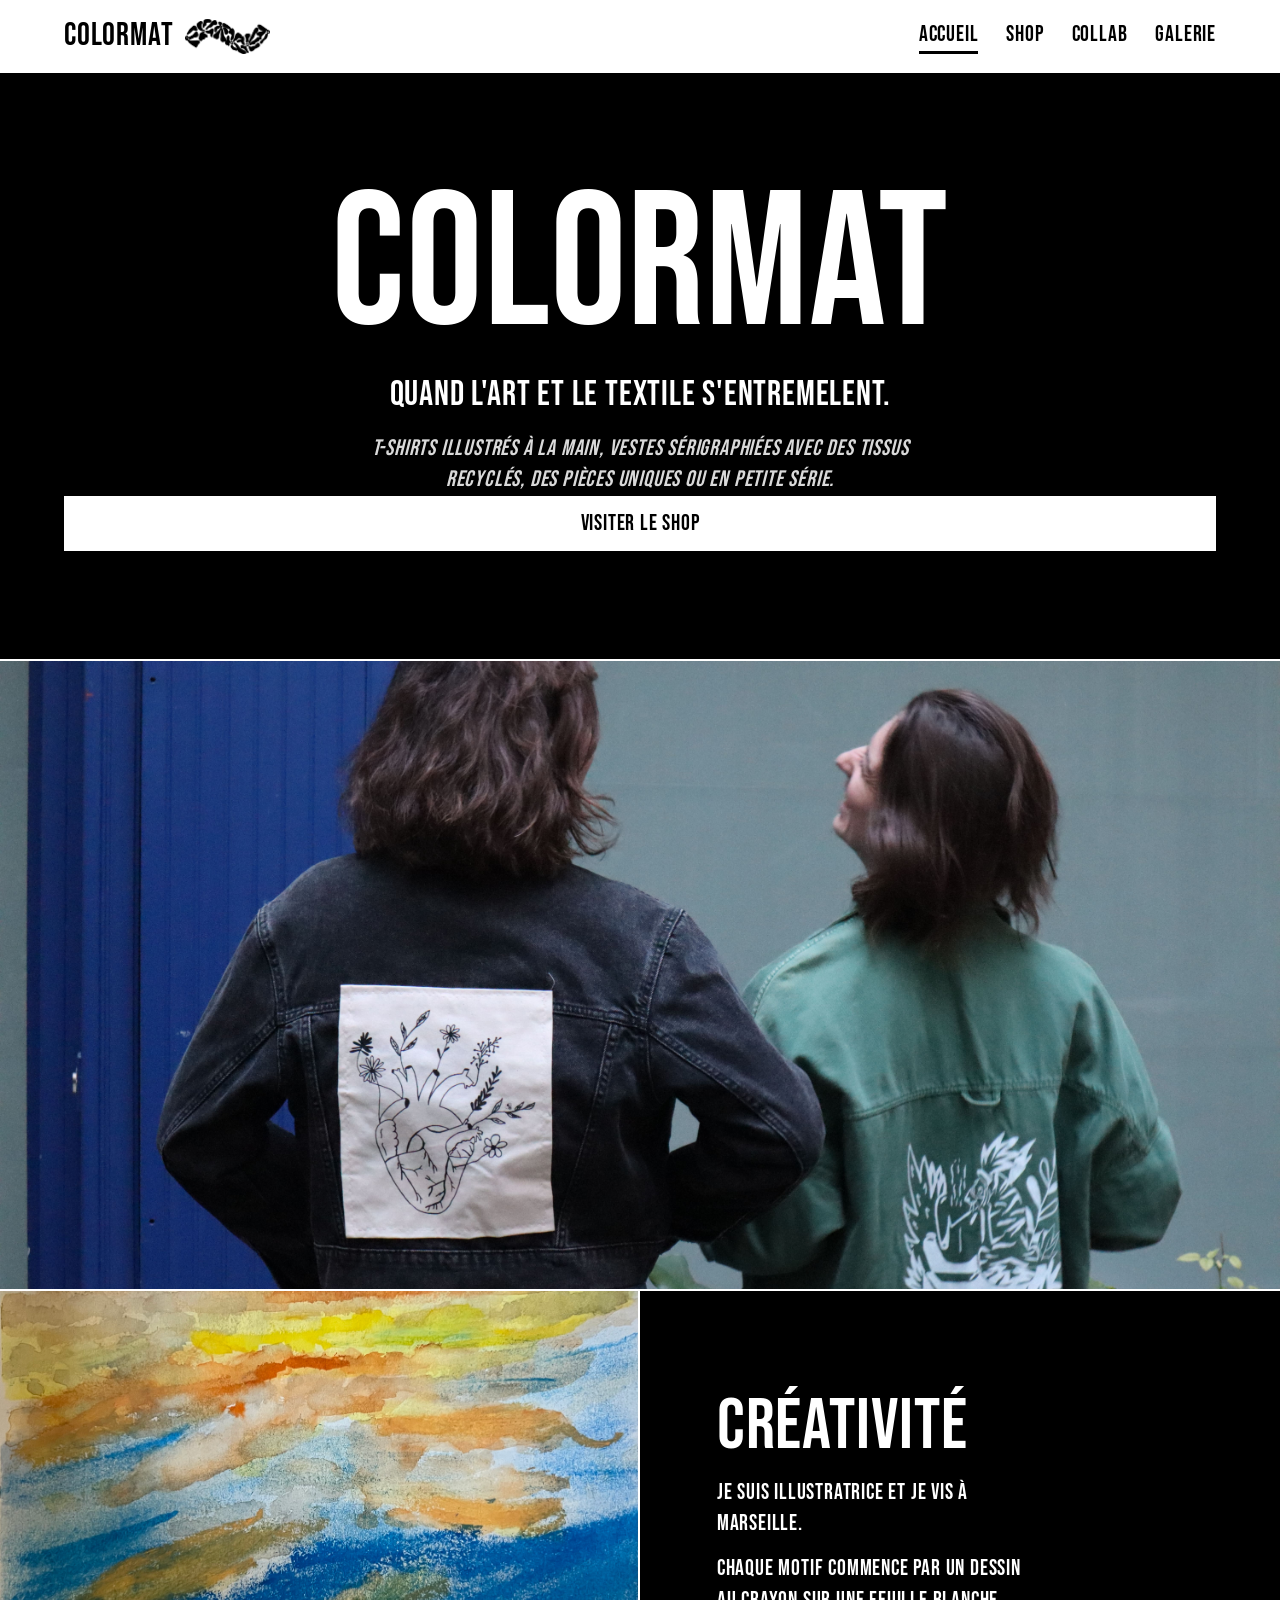
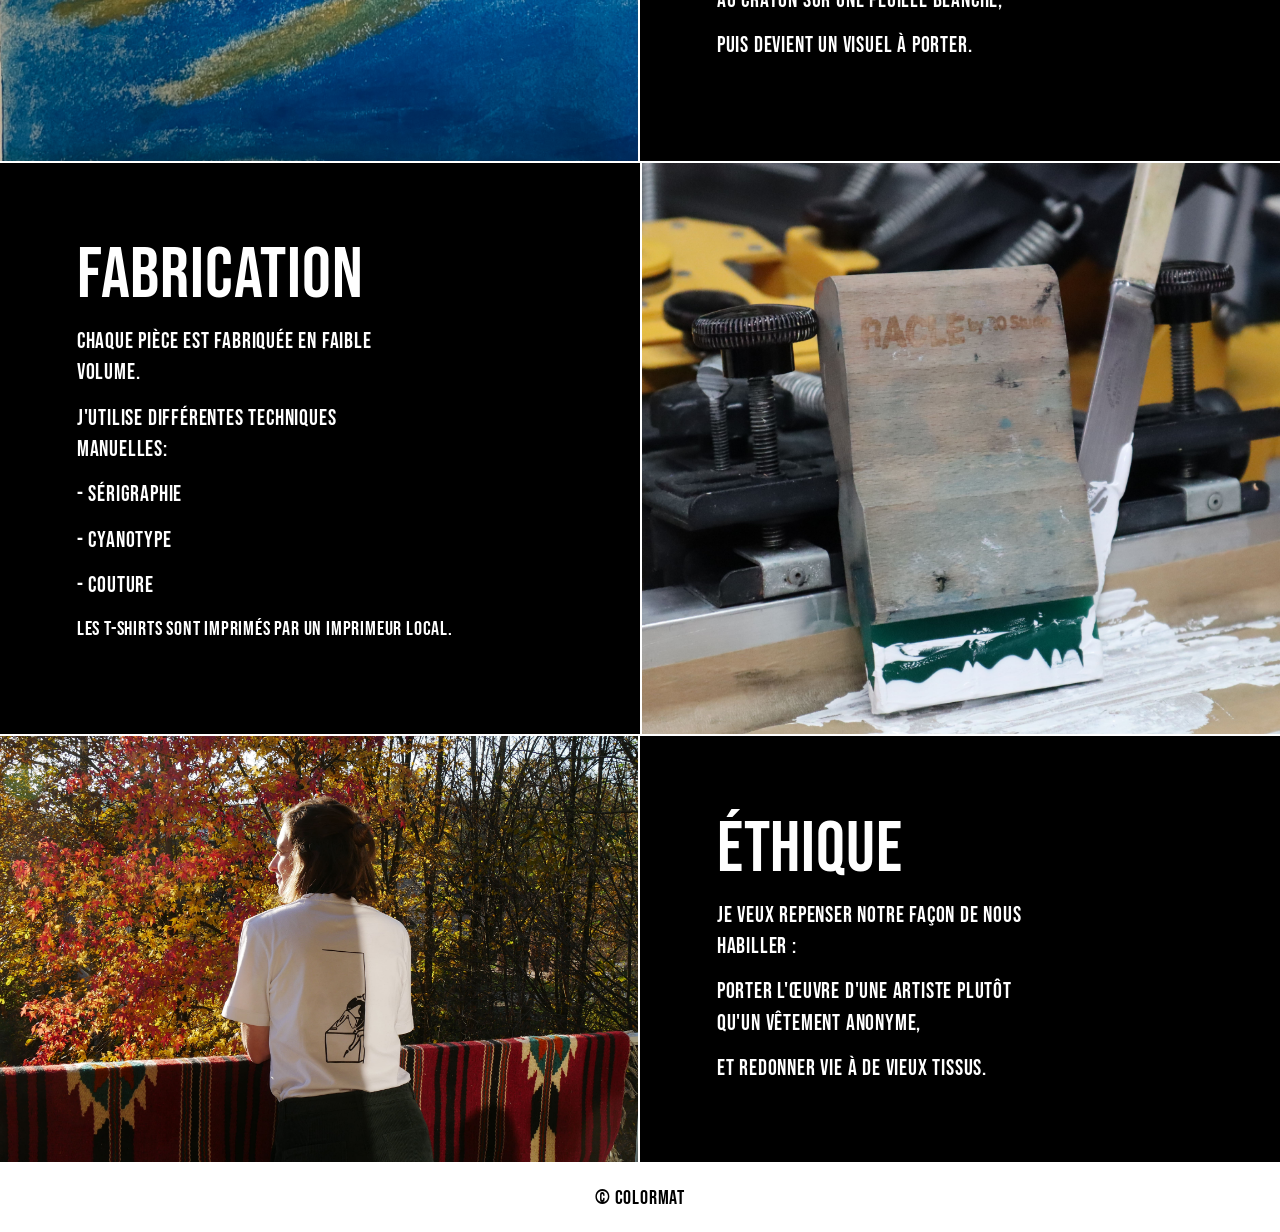
==== commit badb08a1: "Update index.html" ====
--- a/index.html
+++ b/index.html
@@ -14,6 +14,6 @@
 <section class="photo-large"><img src="images/accueil.jpg" alt="COLORMAT"></section>
 <section class="bloc"><div class="photo"><img src="images/creativite.jpg" alt="CRÉATIVITÉ"></div><div class="texte"><h2>CRÉATIVITÉ</h2><p>Je suis illustratrice et je vis à Marseille.</p><p>Chaque motif commence par un dessin au crayon sur une feuille blanche,</p><p>puis devient un visuel à porter.</p></div></section>
 <section class="bloc"><div class="photo"><img src="images/fabrication.jpg" alt="FABRICATION"></div><div class="texte"><h2>FABRICATION</h2><p>Chaque pièce est fabriquée en faible volume.</p><p>J'utilise différentes techniques manuelles:</p><p>- Sérigraphie</</p><p>- Cyanotype</p><p>- Couture</p>Les t-shirts sont imprimés par un imprimeur local.</p></div></section>
-<section class="bloc"><div class="photo"><img src="images/ethique.jpg" alt="ÉTHIQUE"></div><div class="texte"><h2>ÉTHIQUE</h2><p>Je veux repenser notre façon de nous habiller :</p><p>Porter l'œuvre d'une artiste plutôt qu'un vêtement anonyme</p><p>et redonner vie à de vieux tissus.</p></div></section>
+<section class="bloc"><div class="photo"><img src="images/ethique.jpg" alt="ÉTHIQUE"></div><div class="texte"><h2>ÉTHIQUE</h2><p>Je veux repenser notre façon de nous habiller :</p><p>Porter l'œuvre d'une artiste plutôt qu'un vêtement anonyme,</p><p>et redonner vie à de vieux tissus.</p></div></section>
 <footer>© COLORMAT</footer>
 </body></html>
